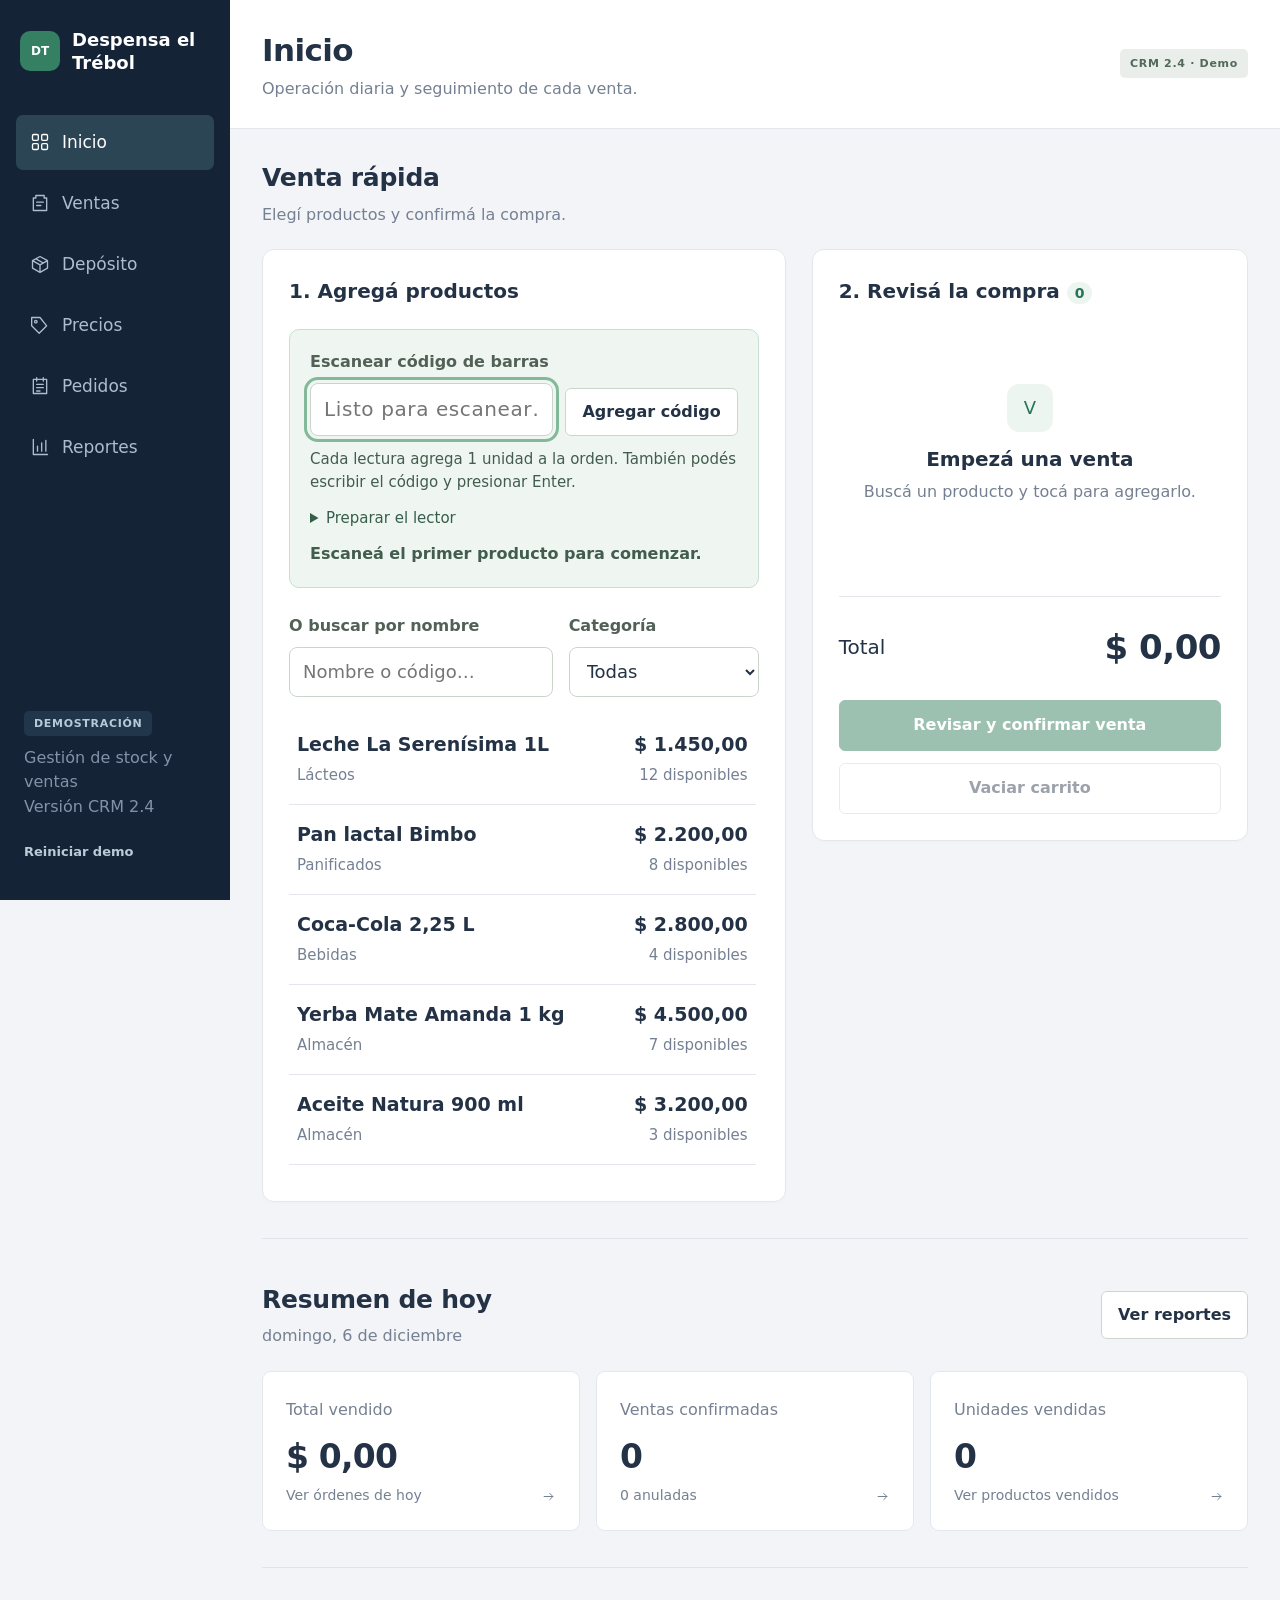
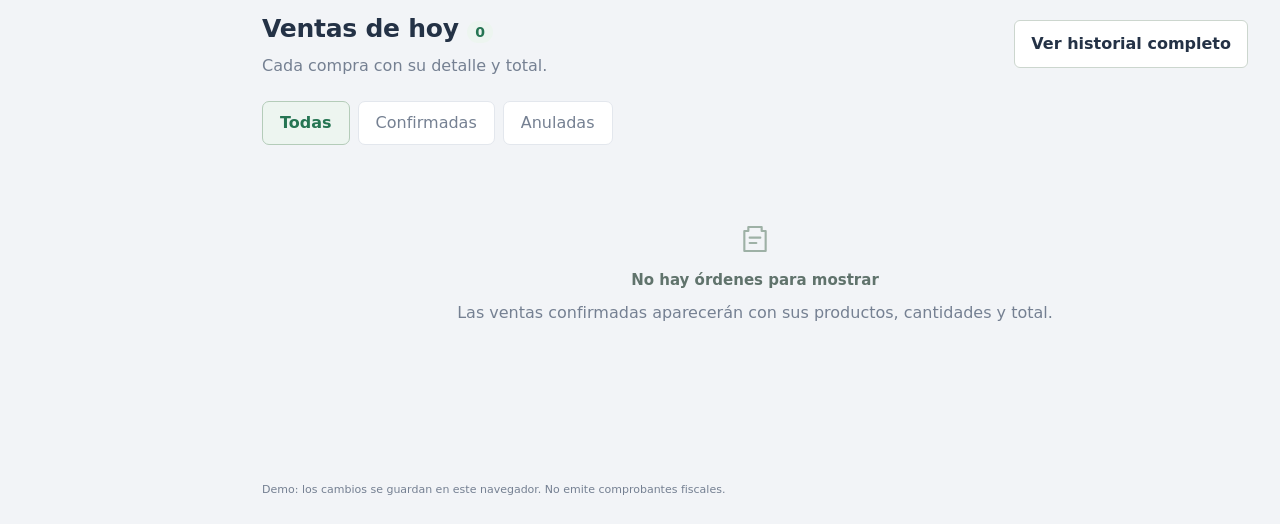
==== Trebol-CRM-2.4/index.html @ 98236db8 "Add files via upload" ====
<!DOCTYPE html>
<html lang="es-AR"><head><meta charset="utf-8"><meta name="viewport" content="width=device-width,initial-scale=1"><meta name="theme-color" content="#1F7A4C"><title>Despensa el Trébol | Stock y ventas</title><link rel="stylesheet" href="styles.css?v=crm24"></head>
<body><div class="shell"><aside class="sidebar"><div class="brand"><span class="brand-mark">DT</span><span class="brand-name">Despensa el Trébol</span></div><nav id="desktop-nav" class="side-nav" aria-label="Navegación"></nav><div class="sidebar-foot"><span class="demo-tag">DEMOSTRACIÓN</span><p>Gestión de stock y ventas<br>Versión CRM 2.4</p><button class="text-btn" data-action="reset">Reiniciar demo</button></div></aside><div class="main-wrap"><header class="topbar"><div><p class="topbar-brand">Despensa el Trébol</p><h1 id="page-title">Inicio</h1><p id="page-subtitle" class="muted"></p></div><span class="demo-tag">CRM 2.4 · Demo</span></header><main id="app" class="app"></main><footer class="app-note">Demo: los cambios se guardan en este navegador. No emite comprobantes fiscales.</footer></div><nav id="mobile-nav" class="bottom-nav" aria-label="Navegación móvil"></nav></div><dialog id="modal" aria-labelledby="modal-title"></dialog><div id="toast" class="toast" role="status" aria-live="polite" hidden></div><script src="core.js?v=crm24"></script><script src="purchase-pdf.js?v=crm24"></script><script src="app.js?v=crm24"></script></body></html>
---- Trebol-CRM-2.4/styles.css ----
:root{--bg:#f5f6f3;--surface:#fff;--text:#202d28;--muted:#65716a;--green:#216748;--soft:#eaf3ec;--border:#dfe5df;--red:#a53932;--amber:#8b5918;font-family:Inter,system-ui,-apple-system,"Segoe UI",sans-serif;color:var(--text);background:var(--bg);font-synthesis:none}
*{box-sizing:border-box}body{margin:0;font-size:14px;line-height:1.5}button,input,select{font:inherit}button{cursor:pointer}button:disabled{opacity:.45;cursor:not-allowed}input,select{max-width:100%;min-width:0}button:focus-visible,input:focus-visible,select:focus-visible,summary:focus-visible{outline:3px solid #83b899;outline-offset:3px}input:not([type=checkbox]),select{width:100%;min-height:44px;border:1px solid #cbd5cc;border-radius:8px;background:white;color:var(--text);padding:9px 12px}input[type=checkbox]{width:19px;height:19px;accent-color:var(--green);flex-shrink:0}h1,h2,h3,p{margin-top:0}h1{font-size:29px;letter-spacing:-.8px;margin-bottom:2px}h2{font-size:18px;letter-spacing:-.25px;margin-bottom:14px}h3{font-size:16px;margin-bottom:4px}small{display:block;color:var(--muted);font-size:12px}strong{font-weight:650}p{margin-bottom:12px}.muted{color:var(--muted);font-size:13px;margin-bottom:0}.shell{display:flex;min-height:100vh}.sidebar{width:222px;flex-shrink:0;background:white;border-right:1px solid var(--border);height:100vh;position:sticky;top:0;padding:30px 16px;display:flex;flex-direction:column}.brand{display:flex;gap:12px;align-items:center;margin:0 4px 38px}.brand-mark{width:37px;height:37px;flex-shrink:0;border-radius:10px;background:var(--green);color:white;display:grid;place-items:center;font-size:12px;font-weight:700}.brand-name{font-size:15px;font-weight:650;line-height:1.3}.side-nav{display:grid;gap:8px}.nav-item{display:flex;align-items:center;gap:12px;width:100%;padding:12px;border:0;border-radius:8px;background:none;color:#5c6860;font-weight:600;min-height:48px;text-align:left}.nav-item:hover{background:var(--bg)}.nav-item.is-active{background:var(--soft);color:var(--green)}.nav-icon{height:24px;width:24px;border:1px solid #c9d6cb;border-radius:6px;display:grid;place-items:center;font-size:12px}.is-active .nav-icon{background:var(--green);color:white;border-color:var(--green)}.sidebar-foot{margin-top:auto;padding:24px 8px 0;color:var(--muted);font-size:12px}.sidebar-foot p{margin-top:12px}.demo-tag{font-size:10px;font-weight:650;letter-spacing:.7px;background:#e9eeea;color:#52695a;padding:6px 10px;border-radius:5px;white-space:nowrap}.main-wrap{flex:1;min-width:0;max-width:1700px}.topbar{display:flex;justify-content:space-between;align-items:center;padding:28px 32px 22px;gap:12px}.topbar-brand{display:none}.app{padding:0 32px 24px}.app-note{padding:10px 32px 26px;color:var(--muted);font-size:12px}.bottom-nav{display:none}.panel{background:white;border:1px solid var(--border);border-radius:12px;padding:22px;min-width:0}.spaced{margin-top:22px}.section-head{display:flex;align-items:center;justify-content:space-between;gap:16px;margin-bottom:18px}.section-head h2{margin-bottom:2px}.section-head .button{flex-shrink:0}.stats{display:grid;grid-template-columns:repeat(auto-fit,minmax(150px,1fr));gap:14px;margin:0 0 22px}.stat{background:white;border:1px solid var(--border);border-radius:10px;padding:18px}.stat>span{font-size:12px;color:var(--muted)}.stat>strong{display:block;font-size:26px;letter-spacing:-.7px;margin:7px 0 3px;font-variant-numeric:tabular-nums}.stat small{font-size:11px}.button{display:inline-flex;align-items:center;justify-content:center;gap:6px;min-height:42px;padding:9px 14px;border:1px solid #ccd6ce;border-radius:7px;background:white;color:var(--text);font-size:13px;font-weight:600;line-height:1.4}.button:hover:not(:disabled){background:var(--soft);border-color:#98b9a2}.primary{background:var(--green);border-color:var(--green);color:white}.primary:hover:not(:disabled){background:#185037;color:white}.danger{background:var(--red);color:white;border-color:var(--red)}.text-btn{border:0;background:none;color:var(--green);font-weight:600;padding:8px 0;min-height:40px}.field{display:flex;flex-direction:column;gap:6px;color:#526156;font-size:12px;font-weight:550;margin-bottom:14px;min-width:0}.field input,.field select{font-size:14px;font-weight:400}.toolbar{display:flex;gap:14px;align-items:flex-end;flex-wrap:wrap}.grow{flex:1;min-width:0}.compact{min-width:160px}.chips{display:flex;gap:8px;flex-wrap:wrap;margin:4px 0 16px}.chip{border:1px solid var(--border);border-radius:7px;background:white;padding:8px 14px;color:var(--muted);font-size:13px;min-height:40px}.chip.active{color:var(--green);border-color:#b4ccb9;background:var(--soft);font-weight:600}.pos-layout{display:grid;grid-template-columns:minmax(0,1.35fr) minmax(300px,1fr);gap:22px;align-items:start}.sale-products{max-height:430px;overflow:auto;padding-right:3px}.sale-product{display:flex;justify-content:space-between;align-items:center;width:100%;background:white;border:0;border-bottom:1px solid var(--border);padding:14px 6px;gap:16px;text-align:left;min-height:70px;color:var(--text)}.sale-product:hover{background:var(--soft)}.sale-product strong{font-size:14px}.sale-product small{margin-top:3px}.align-right{text-align:right;flex-shrink:0}.basket>.button{width:100%;margin-top:9px}.basket h2{display:flex;align-items:center;gap:9px}.count{font-size:12px;background:var(--soft);color:var(--green);border-radius:30px;padding:3px 8px}.empty{padding:24px 12px;text-align:center;color:var(--muted);margin:0;font-size:13px}.cart-placeholder{padding:45px 12px;min-height:210px}.cart-placeholder strong{display:block;color:var(--text);margin-top:12px}.cart-placeholder p{margin:5px 0 0}.empty-mark{background:var(--soft);border-radius:12px;color:var(--green);font-size:18px;padding:10px 17px;display:inline-block}.basket-total{display:flex;justify-content:space-between;align-items:center;padding:20px 0 10px;border-top:1px solid var(--border);margin-top:12px}.basket-total strong{font-size:27px;letter-spacing:-.5px}.basket-line{display:grid;grid-template-columns:1fr auto;gap:8px;border-bottom:1px solid var(--border);padding:12px 0}.basket-line small{margin-top:3px}.quantity{display:flex;align-items:center;gap:15px;grid-column:1/-1}.quantity .button{min-width:38px;padding:3px 10px;font-size:18px;min-height:36px}.basket #cart-lines{max-height:420px;overflow:auto}.price-toolbar{display:flex;gap:9px;align-items:center;background:var(--soft);padding:12px;border-radius:8px;margin:0 0 18px;flex-wrap:wrap}.price-toolbar strong{font-size:12px;margin-right:auto}.table-wrap{overflow:auto;max-width:100%}table{border-collapse:collapse;width:100%;text-align:left;font-size:13px}th{font-size:11px;text-transform:uppercase;letter-spacing:.5px;color:var(--muted);font-weight:600;background:#f6f8f5;white-space:nowrap}th,td{padding:13px 12px;border-bottom:1px solid var(--border)}td small{margin-top:3px}td strong{display:block;min-width:140px}.inline-price{display:flex;align-items:center;gap:7px;min-width:225px}.inline-price input{width:115px}.row-actions{display:flex;gap:8px;flex-wrap:wrap}.pill{display:inline-block;font-size:11px;font-weight:600;border-radius:5px;padding:4px 8px;white-space:nowrap}.green{background:var(--soft);color:var(--green)}.amber{background:#faf0df;color:var(--amber)}.red{background:#faeae8;color:var(--red)}.danger-text{color:var(--red)!important}.simple-row{display:flex;justify-content:space-between;gap:14px;align-items:center;padding:12px 0;border-bottom:1px solid var(--border)}.simple-row:last-child{border:0}.simple-row>span:last-child{flex-shrink:0}.simple-row strong{font-size:13px}.sale-record{border-bottom:1px solid var(--border)}.sale-record>summary{display:flex;justify-content:space-between;gap:16px;align-items:center;cursor:pointer;padding:15px 4px;list-style:none}.sale-record>summary:before{content:'›';color:var(--muted);font-size:22px}.sale-record[open]>summary:before{content:'⌄'}.sale-record>summary>span:first-of-type{margin-right:auto}.sale-amount{display:flex;align-items:center;gap:20px}.sale-detail{background:#f7f9f6;border-radius:8px;padding:8px 18px 16px;margin-bottom:12px}.sale-detail>.button{margin-top:12px;color:var(--red)}.report-grid{display:grid;grid-template-columns:1.5fr 1fr;gap:22px}.report-grid .panel{margin-top:0}.report-grid+.panel .stats{margin-top:20px}.ranking-row{display:flex;gap:14px;align-items:center;margin:12px 0 18px}.rank{font-size:12px;color:var(--muted)}.ranking-row .simple-row{padding:4px 0 8px;border:0;flex-wrap:wrap}.bar{height:5px;border-radius:8px;background:#edf1eb;overflow:hidden}.bar span{display:block;background:#75a584;height:100%;border-radius:8px}.movement-table{max-height:320px}.movement-table th{position:sticky;top:0}.replenishment-grid{display:grid;grid-template-columns:repeat(2,minmax(0,1fr));gap:18px;margin-top:22px}.replenish .section-head{align-items:flex-start}.restock-numbers{display:grid;grid-template-columns:repeat(4,1fr);gap:8px;margin:17px 0}.restock-numbers>div{padding:10px 7px;background:#f5f7f3;border-radius:7px}.restock-numbers strong{display:block;font-size:23px}.restock-numbers small{font-size:10px}.restock-numbers .suggestion{background:var(--soft);color:var(--green)}.replenish .row-actions{margin-top:20px}.model-help{background:#f5f8f3;border-radius:8px;padding:13px 16px;margin:14px 0;color:#536359;font-size:13px}.model-help summary{cursor:pointer;font-weight:600}.model-help p{margin:12px 0 0}.model-help .form-grid{margin-top:18px}.notice{background:#f0f4ed;color:#4b614e;border-radius:8px;padding:13px 15px;font-size:13px;margin:15px 0}.check-label{display:flex;align-items:flex-start;gap:10px;font-size:13px;margin:20px 0}.form-grid{display:grid;grid-template-columns:repeat(2,minmax(0,1fr));gap:0 18px}dialog{border:1px solid var(--border);border-radius:15px;padding:25px;width:min(680px,calc(100% - 32px));max-height:90dvh;color:var(--text);box-shadow:0 25px 90px #152b2933}dialog::backdrop{background:#152a235c;backdrop-filter:blur(3px)}.modal-heading{display:flex;align-items:center;justify-content:space-between;gap:14px}.modal-heading h2{font-size:22px;margin:0}.modal-heading{margin-bottom:18px}.modal-actions{display:flex;justify-content:flex-end;gap:10px;padding-top:15px;border-top:1px solid var(--border);margin-top:20px}#modal-error{color:var(--red);font-size:13px}.preview{max-height:300px;overflow:auto}.toast{position:fixed;bottom:25px;left:50%;transform:translateX(-50%);z-index:999;background:#203e2d;color:white;border-radius:10px;padding:14px 20px;font-size:14px;box-shadow:0 8px 30px #0002;max-width:calc(100% - 30px);width:max-content}.sr-only{position:absolute;width:1px;height:1px;overflow:hidden;clip:rect(0,0,0,0);white-space:nowrap}
@media(min-width:1500px){.main-wrap{margin:0 auto}.app{padding:0 40px 24px}.topbar{padding:30px 40px 22px}}
@media(max-width:1100px){.sidebar{width:185px;padding:25px 10px}.app{padding:0 20px 24px}.topbar{padding:24px 20px 20px}.pos-layout{grid-template-columns:minmax(0,1fr) minmax(280px,.85fr);gap:15px}.panel{padding:17px}.replenishment-grid{grid-template-columns:1fr}.stats{gap:10px}.stat{padding:14px}.stat>strong{font-size:23px}.report-grid{grid-template-columns:1fr}}
@media(max-width:767px){.sidebar{display:none}.main-wrap{padding-bottom:76px}.topbar{padding:20px 16px 16px;align-items:flex-start}.topbar-brand{display:block;font-size:12px;color:var(--green);font-weight:600;margin-bottom:8px}.topbar>.demo-tag{font-size:8px;white-space:normal;text-align:center;max-width:94px;margin-top:3px}h1{font-size:25px}.app{padding:0 14px 20px}.app-note{padding:10px 16px 20px}.bottom-nav{position:fixed;bottom:0;left:0;right:0;display:flex;background:white;border-top:1px solid var(--border);padding:7px 5px max(7px,env(safe-area-inset-bottom));z-index:20}.bottom-nav .nav-item{flex:1;flex-direction:column;gap:4px;text-align:center;font-size:10px;padding:6px 0;min-width:0}.bottom-nav .nav-icon{width:22px;height:22px;font-size:10px}.pos-layout{grid-template-columns:1fr}.stats{grid-template-columns:repeat(2,minmax(0,1fr));gap:9px}.stats>.stat:last-child:nth-child(odd){grid-column:1/-1}.stat>strong{font-size:24px}.panel{padding:16px;border-radius:10px}.sale-products{max-height:300px}.basket{position:static}.section-head{align-items:flex-start;flex-wrap:wrap;gap:12px}.section-head h2{font-size:17px}.section-head .button{min-height:38px}.sale-amount{flex-direction:column;gap:3px;align-items:flex-end}.sale-record>summary{gap:10px}.sale-record strong{font-size:12px}.toolbar{align-items:stretch;gap:6px}.toolbar .field{width:100%;flex:auto}.price-toolbar{gap:8px}.price-toolbar strong{width:100%}.price-toolbar .button{flex:1;font-size:12px;padding:8px;min-width:115px}.replenishment-grid{grid-template-columns:1fr}.form-grid{grid-template-columns:1fr}.modal-heading h2{font-size:20px}.modal-actions{flex-wrap:wrap}.modal-actions .button{flex:1}.toast{bottom:90px;font-size:13px}.simple-row{flex-wrap:wrap}.preview .simple-row>span:last-child{flex-shrink:1}.chips{gap:6px}.chip{padding:7px 11px;font-size:12px}.cart-placeholder{min-height:160px;padding:25px 12px}}
@media(prefers-reduced-motion:reduce){*{scroll-behavior:auto!important}}
.product-name,.sale-product>span:first-child,.replenish h3,.sale-detail,.notice,td,.brand-name{overflow-wrap:anywhere}
@media(max-width:420px){.sale-product{gap:8px}.sale-product strong{font-size:13px}.restock-numbers{gap:5px}.restock-numbers>div{padding:9px 5px}.restock-numbers strong{font-size:20px}}

/* CRM 2.0 — navigation, orders, pricing workspace */
:root{--bg:#f2f4f7;--text:#243246;--muted:#758092;--green:#267553;--soft:#edf5f0;--border:#e3e7ed}
body{font-size:13px}
.sidebar{width:228px;background:#152337;border:0;color:#c7d0dc;padding:28px 16px}
.brand{margin-bottom:40px}.brand-name{color:white;font-weight:600}.brand-mark{background:#357f63;width:40px;height:40px}
.side-nav{gap:6px}.nav-item{color:#aebccd;padding:12px 14px;min-height:49px;font-size:13px;font-weight:500;border-radius:7px}
.nav-item:hover{background:#20334a}.nav-item.is-active{background:#2c4554;color:white}
.nav-icon{border:0;background:transparent!important;color:inherit!important;width:20px;height:20px}
svg{width:18px;height:18px;vertical-align:middle;flex-shrink:0}
.nav-icon svg{width:20px;height:20px}.sidebar-foot{color:#8293a8}.sidebar-foot .demo-tag{background:#21364b;color:#b5cbd7}.sidebar-foot .text-btn{color:#bdcbd9}
.topbar{background:white;border-bottom:1px solid var(--border);padding:23px 30px;margin-bottom:25px}
.topbar h1{font-size:25px;letter-spacing:-.6px;font-weight:650}.topbar .muted{font-size:12px;margin-top:3px}
.app{padding:0 28px 28px}.app-note{font-size:11px}.panel{box-shadow:0 2px 3px #25344803;border-radius:10px;padding:22px}
.workspace-heading{display:flex;align-items:center;justify-content:space-between;gap:18px;margin-bottom:24px}
.eyebrow{font-size:9px;letter-spacing:1.3px;color:#8894a4;font-weight:700;display:block;margin-bottom:7px}
.date-label{font-size:17px;letter-spacing:-.3px;font-weight:600;margin:0;text-transform:capitalize}
.workspace-heading .button{min-height:42px;padding:10px 16px}.button{font-size:12px;font-weight:600;gap:8px;border-radius:6px}.button svg{width:15px;height:15px}
.stats{grid-template-columns:repeat(4,minmax(0,1fr));gap:16px;margin-bottom:24px}.stat{padding:18px 20px;border-radius:9px;min-height:120px}
.stat-link{text-align:left;font:inherit;color:var(--text);cursor:pointer}.stat-link:hover{border-color:#91b5a0;box-shadow:0 3px 14px #263b4b0c}
.stat>span{font-size:11px;font-weight:500}.stat>strong{font-size:27px;font-weight:650;letter-spacing:-.8px;margin-top:9px}.stat small{font-size:10px;display:flex;align-items:center;justify-content:space-between;gap:6px}.stat small svg{width:13px;height:13px}
.dashboard-grid{display:grid;grid-template-columns:minmax(0,1fr) 270px;gap:22px;align-items:start}.dashboard-aside{display:grid;gap:20px}.dashboard-aside .panel{padding:20px}.dashboard-aside h2{font-size:15px}.dashboard-aside .simple-row strong{font-size:13px}.aside-total{display:flex;flex-direction:column;gap:4px;padding-top:16px;margin-top:10px;border-top:1px solid var(--border)}.aside-total span{font-size:11px;color:var(--muted)}.aside-total strong{font-size:24px}
.shortcut-panel{background:#eaf2ed;border-color:#dce9e0}.shortcut-panel p{color:#6e8275;font-size:12px}.shortcut-panel .button{width:100%}
.dashboard-aside .ranking-row .simple-row{gap:3px}.dashboard-aside .ranking-row{gap:10px}.dashboard-aside .ranking-row .simple-row strong{font-size:11px}.dashboard-aside .ranking-row .simple-row span{font-size:10px;color:var(--muted)}
.order-grid{display:grid;grid-template-columns:repeat(3,minmax(0,1fr));gap:18px}.home-orders{grid-template-columns:repeat(2,minmax(0,1fr))}
.order-card{background:white;border:1px solid #dfe5eb;border-radius:10px;padding:18px;display:flex;flex-direction:column;min-width:0;box-shadow:0 3px 7px #162b3b03}
.order-card-head{display:flex;justify-content:space-between;align-items:center;gap:10px;margin-bottom:10px}.order-caption{font-size:8px;letter-spacing:1.1px;color:#95a0ad;font-weight:600}
.order-card h3{font-size:17px;letter-spacing:-.2px;margin:2px 0 0;font-weight:650}.order-meta{display:flex;justify-content:space-between;gap:8px;color:var(--muted);font-size:10px;border-bottom:1px solid #eef1f4;padding-bottom:12px}
.order-customer{font-size:11px;color:#8993a0;margin:10px 0}.order-items{flex:1;padding:4px 0}.order-item{display:grid;grid-template-columns:26px minmax(0,1fr) auto;gap:9px;align-items:start;margin-bottom:14px;font-size:11px}
.unit-box{font-size:10px;font-weight:600;background:#f0f3f6;color:#627087;border-radius:5px;text-align:center;padding:4px 0}.order-item strong{font-size:11px;font-weight:600;line-height:1.4;display:block;overflow-wrap:anywhere}.order-item small{font-size:9px;margin-top:3px}.order-item>span:last-child{font-weight:600;font-size:11px;padding-top:3px;font-variant-numeric:tabular-nums}
.order-total{display:flex;justify-content:space-between;align-items:end;gap:10px;border-top:1px solid #edf0f3;padding:13px 0 15px}.order-total>small{font-size:9px;max-width:45%}.order-total>div{text-align:right}.order-total div small{font-size:9px}.order-total strong{display:block;font-size:21px;letter-spacing:-.5px;margin-top:3px}
.order-card footer{display:flex;gap:8px;align-items:center;justify-content:space-between}.order-card footer .button{min-height:34px;padding:6px 9px;font-size:10px}.order-card footer .button:first-child{background:#f8f9fb;flex:1}.order-card footer .button:last-child:not(:first-child){color:#9c5954;border-color:#eddcda}.order-card.is-cancelled{border-color:#eddbd9;background:#fffcfc}.order-card.is-cancelled .order-total strong{text-decoration:line-through;color:#9c6c66}.orders-empty{grid-column:1/-1;padding:60px 20px}.orders-empty>svg{width:32px;height:32px;color:#9eb1a6;display:block;margin:0 auto 14px}.orders-empty>strong{display:block;font-size:15px;color:#60736c}.orders-empty>p{margin-top:8px}
.section-head h2{font-size:17px}.section-head .eyebrow{margin-bottom:4px}.chips{margin-bottom:18px}.chip{min-height:34px;font-size:11px;padding:7px 13px}.pill{font-size:9px;padding:4px 7px;font-weight:600}
.composer{background:#e8edf0;border:1px solid #dce3e7;border-radius:12px;padding:20px;margin-bottom:26px}.composer>.section-head{margin-bottom:15px}.composer .sale-products{max-height:330px}.composer .cart-placeholder{min-height:195px;padding:32px 12px}
.orders-filters .field{margin-bottom:0}.list-summary{display:flex;justify-content:space-between;align-items:center;margin:22px 0 15px;font-size:12px;color:#7a8797}.list-summary strong{color:#34495b}.pagination{display:flex;justify-content:center;align-items:center;gap:20px;margin-top:24px;font-size:12px;color:var(--muted)}
.price-modes{display:grid;grid-template-columns:repeat(4,minmax(0,1fr));gap:14px;margin-bottom:24px}.price-mode{background:white;text-align:left;padding:18px;border:1px solid var(--border);border-radius:10px;min-width:0;color:var(--text);transition:border-color .15s}
.price-mode:hover:not(:disabled){border-color:#7ca48f}.price-mode.active{border-color:#6b9d81;background:#f4f9f5}.price-mode:disabled{opacity:.65}
.mode-index{display:block;font-size:11px;color:#90a19c;letter-spacing:.5px;margin-bottom:14px}.price-mode strong{font-size:15px;display:block;font-weight:650}.price-mode p{font-size:11px;line-height:1.6;color:var(--muted);min-height:36px;margin:7px 0 15px}.price-mode>span:last-child{font-size:11px;color:var(--green);font-weight:600;display:flex;align-items:center;justify-content:space-between}.price-mode svg{width:14px;height:14px}
.version-label{font-size:10px;letter-spacing:.2px;color:#849285;background:#e6eee7;padding:6px 10px;border-radius:5px}
.catalog-table{margin-left:-22px;margin-right:-22px;max-width:calc(100% + 44px)}.catalog-table th{font-size:9px;background:#f7f9fb;color:#8390a2;padding-top:14px;padding-bottom:14px}.catalog-table td{font-size:11px;padding-top:17px;padding-bottom:17px}.catalog-table td small{font-size:10px;margin-top:4px}.catalog-table .selected-row{background:#f4f9f5}
.product-link{font:inherit;font-size:12px;font-weight:600;text-align:left;color:#30445b;background:none;border:0;padding:0;min-height:25px;min-width:150px}.product-link:hover{color:var(--green);text-decoration:underline}
.inline-price{min-width:208px;max-width:240px;background:#f5f8f5;padding:4px 5px 4px 8px;border:1px solid #dae6db;border-radius:7px;gap:4px}.inline-price input{width:100px;min-height:34px;border-color:transparent;background:white;padding:6px 8px;font-weight:600;font-size:13px}.save-price{background:#e4efe5;color:#34724b;border-color:#c6dccb;min-height:34px;padding:6px 10px;font-size:10px}.inline-price:focus-within{border-color:#6caa80;box-shadow:0 0 0 2px #dcecdf}
.selection-strip{display:flex;align-items:center;gap:12px;padding:12px 0 17px;font-size:11px;flex-wrap:wrap}.selection-strip strong{color:#466455}.selection-strip>span{color:var(--muted);font-size:10px;margin-right:auto}.table-caption{font-size:10px;color:#8591a2;padding-top:16px}.price-toolbar{background:#f2f6f3}.price-toolbar .button{font-size:11px}.price-list .field{font-size:11px}.price-list .toolbar{gap:18px}
.scope-options{display:grid;grid-template-columns:repeat(2,minmax(0,1fr));gap:10px;margin:20px 0}.scope-choice{border:1px solid var(--border);padding:12px 10px;display:flex;align-items:center;gap:8px;border-radius:7px;font-size:12px;cursor:pointer}.scope-choice:has(input:checked){border-color:#73a085;background:#f0f7f2}.scope-choice input{accent-color:var(--green)}
.group-picker{padding:14px;border-radius:8px;background:#f6f8fa;margin-bottom:20px}.group-picker>strong{font-size:12px}.group-checks{display:grid;grid-template-columns:repeat(2,minmax(0,1fr));gap:10px;margin-top:14px;max-height:190px;overflow:auto}.group-checks label{display:flex;align-items:center;gap:7px;font-size:12px;flex-wrap:wrap}.group-checks label small{font-size:9px}
.bulk-summary{display:flex;align-items:center;justify-content:space-between;background:#edf5ef;border-radius:7px;padding:12px 14px;font-size:12px;margin:15px 0}.price-new{color:var(--green);font-weight:700}
dialog{padding:28px;max-width:760px}dialog.drawer{margin:0 0 0 auto;height:100dvh;max-height:100dvh;width:min(750px,100vw);max-width:none;border-radius:0;padding:32px;border:0;box-shadow:-15px 0 80px #132c3c25}.drawer .modal-heading{align-items:flex-start}.drawer .modal-heading h2{font-size:23px;max-width:520px}.drawer .detail-grid{display:grid;grid-template-columns:repeat(2,minmax(0,1fr));gap:20px;background:#f6f8fa;border:1px solid #edf0f4;padding:20px;border-radius:9px;margin:22px 0}.detail-grid strong{font-size:13px;display:block;margin-top:5px}.drawer .stats{grid-template-columns:repeat(3,minmax(0,1fr));margin-top:20px}.drawer .stat{min-height:100px;padding:15px}.drawer .stat>strong{font-size:21px}.drawer h3{font-size:14px}.drawer table{font-size:12px}.drawer th{font-size:10px}
.timeline{border-left:2px solid #d2e1d7;margin:18px 0 24px 4px;padding-left:20px}.timeline>div{position:relative;margin-bottom:20px}.timeline>div:before{content:'';position:absolute;left:-25px;top:6px;width:8px;height:8px;border-radius:50%;background:#5e9874}.timeline strong{font-size:12px}.timeline small{font-size:11px;margin-top:4px}.timeline p{font-size:12px;margin:8px 0}
@media(min-width:1600px){.dashboard-grid{grid-template-columns:minmax(0,1fr) 295px}.home-orders{grid-template-columns:repeat(3,minmax(0,1fr))}}
@media(max-width:1200px){.dashboard-grid{grid-template-columns:1fr}.dashboard-aside{grid-template-columns:repeat(3,minmax(0,1fr))}.order-grid{grid-template-columns:repeat(2,minmax(0,1fr))}.price-modes{grid-template-columns:repeat(2,minmax(0,1fr))}.sidebar{width:195px}.app{padding:0 22px 24px}.stats{gap:12px}.stat{padding:16px}.stat>strong{font-size:25px}}
@media(max-width:850px){.stats{grid-template-columns:repeat(2,minmax(0,1fr))}.dashboard-aside{grid-template-columns:1fr 1fr}.dashboard-aside .shortcut-panel{grid-column:1/-1}.home-orders{grid-template-columns:1fr}.workspace-heading{align-items:flex-start;flex-wrap:wrap}.pos-layout{grid-template-columns:1fr}}
@media(max-width:767px){.topbar{padding:19px 16px;margin-bottom:20px}.app{padding:0 14px 24px}.topbar h1{font-size:23px}.topbar .muted{font-size:11px}.topbar>.demo-tag{max-width:80px;font-size:8px}.workspace-heading{margin-bottom:18px;gap:12px}.workspace-heading .row-actions{width:100%}.workspace-heading .button{flex:1;font-size:11px;padding:8px 10px}.date-label{font-size:15px}.stats{gap:10px}.stats>.stat:last-child:nth-child(odd){grid-column:auto}.stat{min-height:110px;padding:13px}.stat>strong{font-size:25px}.stat small{font-size:9px}.stat small svg{display:none}.stat>span{font-size:10px}.panel{padding:17px}.dashboard-grid{gap:18px}.order-grid,.home-orders{grid-template-columns:1fr;gap:14px}.dashboard-aside{grid-template-columns:1fr}.dashboard-aside .shortcut-panel{grid-column:auto}.order-card{padding:17px}.order-item{font-size:12px}.order-item strong{font-size:12px}.order-item small{font-size:10px}.order-total strong{font-size:23px}.order-meta{font-size:11px}.order-card footer .button{min-height:38px;font-size:11px}.bottom-nav .nav-item{font-size:9px;color:#809083;gap:5px;min-height:52px}.bottom-nav .nav-item.is-active{background:#eef5ee;color:var(--green)}.bottom-nav .nav-icon{height:21px;width:21px}.price-modes{gap:9px}.price-mode{padding:14px}.price-mode strong{font-size:13px}.price-mode p{font-size:10px;min-height:47px}.mode-index{margin-bottom:9px}.price-mode>span:last-child{font-size:10px}.selection-strip .button{flex:1;font-size:10px}.selection-strip>span{width:100%}.catalog-table{margin:0 -17px;max-width:calc(100% + 34px)}.catalog-table td{padding:12px 10px}.scope-options{gap:7px}.scope-choice{padding:10px 8px;font-size:11px}.group-checks{grid-template-columns:1fr}.composer{padding:13px}.orders-filters .toolbar{gap:12px}.list-summary{flex-wrap:wrap;gap:8px}.drawer .stats{grid-template-columns:1fr;gap:8px}.drawer .stat{min-height:80px}.drawer .detail-grid{padding:15px;gap:16px}.drawer .detail-grid strong{font-size:12px}dialog.drawer{padding:20px}dialog{padding:20px}.drawer .modal-heading h2{font-size:21px}.drawer .stats .stat>strong{font-size:24px}.preview td{font-size:11px;padding:10px 7px}}
@media print{body>.shell,body>#toast{display:none!important}dialog.drawer{position:static;width:100%;height:auto;max-height:none;display:block!important;box-shadow:none;padding:15px}.drawer::backdrop{display:none}.drawer .button{display:none}.drawer .table-wrap{overflow:visible}.drawer{color:#000}.detail-sheet:after{content:'Detalle de operación · DEMO · No válido como comprobante fiscal';display:block;font-size:11px;border-top:1px solid #ccc;margin-top:20px;padding-top:10px}body{background:white}}

/* CRM 2.1 — comfortable type, clear tasks, low-density forms */
body{font-size:16px;line-height:1.55}
h1{font-size:30px}h2{font-size:23px}h3{font-size:20px}
p{font-size:16px}small,.muted{font-size:14px}
.button{min-height:46px;font-size:15px;padding:10px 16px;font-weight:600}
.chip{min-height:44px;font-size:15px;padding:9px 17px}
input:not([type=checkbox]),select{min-height:48px;font-size:16px;padding:10px 13px}
.field{font-size:15px;gap:8px;margin-bottom:18px}.field input,.field select{font-size:17px}
.sidebar{width:230px}.brand-name{font-size:17px}.nav-item{min-height:55px;font-size:16px;padding:13px 14px}
.sidebar-foot{font-size:13px}.demo-tag{font-size:11px}
.topbar{padding:26px 32px;margin-bottom:30px}.topbar h1{font-size:29px}.topbar .muted{font-size:15px}
.app{padding:0 32px 32px}.panel{padding:26px;border-radius:12px}
.workspace-heading{margin-bottom:24px}.workspace-heading h2{font-size:24px;margin:0 0 5px}.workspace-heading p{color:var(--muted);margin:0}
.workspace-heading .button{font-size:15px;min-height:46px}
.block-heading{display:flex;align-items:center;justify-content:space-between;gap:20px;margin-bottom:22px}
.block-heading h2,.block-heading h3{margin:0 0 5px}.block-heading p{margin:0;color:var(--muted);font-size:15px}
.home-block{margin-bottom:42px;padding-bottom:36px;border-bottom:1px solid #dce3ea}
.home-block:last-child{border:0;padding-bottom:0}
.home-block .pos-layout{grid-template-columns:minmax(0,1.2fr) minmax(330px,1fr);gap:26px;min-height:0}
.pos-layout .panel>h3{margin:0 0 22px;font-size:20px}
.pos-layout .toolbar{gap:16px}.pos-layout .compact{min-width:155px;width:190px}
.sale-products{max-height:460px}.sale-product{min-height:83px;padding:16px 8px;gap:20px}
.sale-product strong{font-size:17px;line-height:1.4;font-weight:600}.sale-product small{font-size:14px;margin-top:5px}
.basket-line{padding:16px 0;font-size:16px;gap:10px}.basket-line small{font-size:14px}
.quantity .button{min-height:42px;min-width:42px;font-size:22px}
.cart-placeholder{min-height:255px;padding:55px 15px}.cart-placeholder strong{font-size:20px}.cart-placeholder p{font-size:15px}
.basket-total{padding:24px 0 14px}.basket-total strong{font-size:31px}.basket-total span{font-size:18px}
.basket>.button{min-height:51px;font-size:16px;margin-top:12px}
.home-stats{grid-template-columns:repeat(3,minmax(0,1fr));margin-bottom:0}
.stat{padding:23px;min-height:135px}.stat>span{font-size:15px}.stat>strong{font-size:30px;margin-top:8px}.stat small{font-size:13px}.stat small svg{width:15px;height:15px}
.order-grid,.home-orders{grid-template-columns:repeat(2,minmax(0,1fr));gap:24px}.order-card{padding:24px}
.order-caption,.eyebrow{font-size:12px}.order-card h3{font-size:22px}.order-meta{font-size:14px;padding:12px 0 17px;flex-wrap:wrap}
.order-customer{font-size:14px;margin:14px 0}.order-item{grid-template-columns:35px minmax(0,1fr) auto;gap:12px;margin-bottom:18px}
.order-item strong{font-size:16px}.order-item small{font-size:13px}.order-item>span:last-child{font-size:15px}.unit-box{font-size:14px;padding:5px}
.order-total{padding:18px 0}.order-total strong{font-size:26px}.order-total>small,.order-total div small{font-size:13px}
.order-card footer{gap:12px}.order-card footer .button{font-size:14px;min-height:44px;padding:9px 12px}
.pill{font-size:13px;padding:5px 9px}.count{font-size:14px}
.section-tabs{display:flex;gap:12px;border-bottom:1px solid #d9e0e7;margin-bottom:26px;padding-bottom:16px}
.section-tabs .chip{font-size:17px;padding:12px 20px;border-radius:8px;font-weight:600}
.section-tabs .chip.active{background:#267553;color:white;border-color:#267553}
.catalog-controls .field{margin-bottom:14px}.catalog-controls .chips{margin-bottom:12px}
.category-block{background:white;border:1px solid var(--border);border-radius:12px;margin-top:28px;overflow:hidden}
.category-block>header{display:flex;align-items:center;justify-content:space-between;gap:18px;background:#eaf0f5;padding:21px 24px;border-bottom:1px solid #dce4eb}
.category-block>header h3{font-size:23px;margin:0 0 3px;font-weight:650}
.category-block>header span{font-size:14px;color:#63768a}
.category-block>header .check-label{font-size:14px;margin:0}
.category-block th{font-size:12px;text-transform:none;letter-spacing:0;padding:16px 18px}
.category-block td{font-size:16px;padding:20px 18px;vertical-align:middle}
.category-block td small{font-size:13px;margin-top:5px}
.category-block .product-link{font-size:17px;min-width:175px;max-width:320px;line-height:1.45}
.stock-available{font-size:22px;font-weight:650;white-space:nowrap}
.stock-entry{display:flex;gap:8px;align-items:center;min-width:215px}
.stock-entry input{width:115px;font-size:17px}.stock-entry .button{min-height:48px;font-size:15px}
.inline-price{min-width:245px;max-width:270px;gap:6px;padding:6px 8px}
.inline-price input{width:125px;min-height:42px;font-size:18px}
.inline-price .save-price{font-size:15px;min-height:42px;padding:9px 13px}
.selection-strip{font-size:15px;gap:12px;padding:10px 0 0;margin-top:8px}.selection-strip strong{margin-right:auto}
.price-list .field{font-size:15px}.table-caption{font-size:14px}
.audit-panel summary{font-size:18px;font-weight:600;cursor:pointer}
.form-section{padding:0 0 25px;margin-bottom:25px;border-bottom:1px solid #e4e9ed}
.form-section:last-child{border:0}.form-section h3{margin:0 0 18px;font-size:19px}
.form-section .field:last-child{margin-bottom:0}.form-grid{column-gap:22px}
.optional-field{font-size:14px;margin-top:10px;color:var(--muted)}.optional-field summary{cursor:pointer;padding:8px 0;font-size:14px}.optional-field[open]>.field{margin-top:15px}
.model-help{font-size:15px;padding:17px 20px}.model-help summary{font-size:16px}.model-help p{font-size:14px}
.quick-picks{display:flex;gap:10px;flex-wrap:wrap;margin:12px 0 18px}
.quick-picks .button{min-width:62px;font-size:16px;min-height:44px;background:#f4f8f5;border-color:#d2e1d6}
.product-focus{font-size:19px;font-weight:600}
.stock-preview{display:flex;align-items:center;justify-content:space-between;gap:18px;background:#edf5ef;border-radius:10px;padding:22px;margin:20px 0}
.stock-preview small{font-size:13px}.stock-preview strong{display:block;font-size:25px;color:var(--green);margin-top:6px}
.stock-preview>span{font-size:25px;color:#6d9c7e}.stock-preview>div:last-child{text-align:right}
.modal-heading h2{font-size:25px}.modal-actions .button{min-height:48px;font-size:16px}
dialog{width:min(780px,calc(100% - 32px));padding:30px}
.notice{font-size:15px;line-height:1.6}.check-label{font-size:15px}
.scope-choice{font-size:16px;padding:15px 12px}.group-picker>strong{font-size:16px}.group-checks label{font-size:15px}.group-checks label small{font-size:12px}
.bulk-summary{font-size:16px;padding:16px}.preview td{font-size:15px}.preview th{font-size:13px}
.simple-row{font-size:15px;gap:18px;padding:16px 0}.simple-row strong{font-size:16px}
.drawer .modal-heading h2{font-size:25px}.drawer h3{font-size:19px}.drawer table{font-size:15px}.drawer th{font-size:13px}
.drawer .detail-grid strong{font-size:16px}.detail-grid small{font-size:14px}.timeline strong{font-size:16px}.timeline small,.timeline p{font-size:14px}
.replenish h3{font-size:19px}.replenish small{font-size:14px}.restock-numbers small{font-size:13px}.restock-numbers strong{font-size:25px}
.report-grid{gap:26px}.report-grid h2{font-size:22px}.ranking-row .simple-row strong{font-size:15px}
#view-reports .panel{margin-bottom:25px}.orders-filters .field{font-size:15px}.list-summary{font-size:15px}.pagination{font-size:15px}
@media(max-width:1250px){.sidebar{width:205px}.app{padding:0 24px 28px}.category-block td{padding:18px 14px}.home-block .pos-layout{grid-template-columns:minmax(0,1.1fr) minmax(295px,1fr);gap:20px}.pos-layout .toolbar .compact{width:100%;min-width:0}.pos-layout .toolbar .grow{flex-basis:100%}.panel{padding:22px}}
@media(max-width:1000px){.home-block .pos-layout{grid-template-columns:1fr}.home-stats{grid-template-columns:repeat(3,minmax(0,1fr))}.order-grid,.home-orders{grid-template-columns:1fr}.home-block .sale-products{max-height:350px}.cart-placeholder{min-height:155px;padding:30px 14px}.stat{padding:16px}.stat>strong{font-size:25px}.stat>span{font-size:13px}.stat small{font-size:12px}}
@media(max-width:767px){body{font-size:16px}.topbar{padding:20px 16px}.topbar h1{font-size:27px}.topbar .muted{font-size:14px}.app{padding:0 14px 26px}.topbar>.demo-tag{font-size:10px;max-width:80px}.topbar-brand{font-size:14px}.panel{padding:19px}
 .home-block{margin-bottom:30px;padding-bottom:28px}.block-heading{flex-wrap:wrap;gap:14px;margin-bottom:18px}.block-heading h2{font-size:23px}.block-heading p{font-size:14px}.home-stats{grid-template-columns:1fr}.stat{min-height:105px;padding:18px}.stat>strong{font-size:29px}.stat>span{font-size:15px}.stat small{font-size:13px}.stats>.stat:last-child:nth-child(odd){grid-column:auto}
 .sale-product strong{font-size:16px}.sale-product small{font-size:13px}.sale-product{padding:15px 3px;gap:10px}.sale-product .align-right{max-width:40%}.basket-total strong{font-size:29px}
 .order-card{padding:20px}.order-item{grid-template-columns:30px minmax(0,1fr) auto;gap:8px}.order-item strong{font-size:15px}.order-item>span:last-child{font-size:14px}.order-item small{font-size:12px}.order-total strong{font-size:26px}.order-meta{font-size:13px}.order-card footer{gap:8px}.order-card footer .button{font-size:13px;padding:9px 10px}
 .section-tabs{gap:8px;flex-wrap:wrap}.section-tabs .chip{font-size:16px;padding:11px 16px}.selection-strip{gap:10px}.selection-strip .button{font-size:14px;flex:1}.selection-strip strong{width:100%;font-size:15px}
 .category-block>header{padding:18px;align-items:flex-start;flex-wrap:wrap}.category-block>header h3{font-size:22px}.category-block td,.category-block th{padding:15px 12px}.category-block .product-link{font-size:16px;min-width:165px}.category-block .table-wrap{overflow-x:auto}
 .form-grid{grid-template-columns:1fr}.form-section{padding-bottom:18px;margin-bottom:22px}.field{font-size:15px}dialog,dialog.drawer{padding:22px}.scope-options{grid-template-columns:1fr}.scope-choice{font-size:16px}.group-checks{grid-template-columns:1fr}.quick-picks{gap:8px}.stock-preview{padding:16px;gap:10px}.stock-preview strong{font-size:24px}.stock-preview small{font-size:12px}
 .bottom-nav .nav-item{font-size:11px;min-height:60px;gap:6px}.bottom-nav .nav-label{font-size:11px}.bottom-nav .nav-icon svg{width:23px;height:23px}.main-wrap{padding-bottom:86px}.toast{font-size:15px;bottom:95px}
}
.section-head h2{font-size:22px}.section-head .eyebrow{font-size:12px}
@media(max-width:767px){.section-head h2{font-size:21px}.section-head .button{font-size:14px;min-height:44px}}

/* CRM 2.2: lectura más cómoda y ajustes en ambas direcciones. */
body{font-size:18px;line-height:1.55}
.button,.workspace-heading .button,.order-card footer .button,.modal-actions .button{font-size:16px;min-height:48px}
.chip,.field,.price-list .field,.orders-filters .field,.check-label{font-size:16px}
input:not([type=checkbox]),select,.field input,.field select{font-size:18px;min-height:50px}
.nav-item{font-size:17px}.brand-name{font-size:18px}
.topbar h1{font-size:31px}.topbar .muted,.block-heading p,.notice,.list-summary,.table-caption{font-size:16px}
.workspace-heading h2,.block-heading h2,.section-head h2{font-size:25px}
.sale-product{min-height:90px}.sale-product strong{font-size:19px}.sale-product small,.basket-line small{font-size:15px}
.basket-line,.order-item strong,.order-item>span:last-child{font-size:17px}
.basket-total strong{font-size:34px}.basket-total span{font-size:20px}
.cart-placeholder p,.stat>span{font-size:16px}.stat>strong{font-size:33px}.stat small{font-size:14px}
.order-card h3{font-size:24px}.order-meta,.order-customer{font-size:15px}
.order-item small,.order-total small,.order-total div small{font-size:14px}.order-total strong{font-size:29px}
.category-block th,.category-block td small,.category-block>header span{font-size:15px}
.category-block td{font-size:17px}.category-block .product-link{font-size:18px}
.stock-available{font-size:25px}.stock-entry{min-width:300px;gap:8px}
.stock-entry input{width:105px;font-size:19px}.stock-entry .button{font-size:16px;padding:10px 13px;min-height:50px}
.stock-entry [data-action="stock-remove"]{color:#963c32;background:#fff6f4;border-color:#e4beb8}
.stock-entry [data-action="stock-remove"]:hover{background:#fbe9e6}
.inline-price{min-width:265px;max-width:295px}.inline-price input{font-size:20px;width:140px}
.inline-price .save-price{font-size:16px;min-height:46px}
.modal-heading h2,.drawer .modal-heading h2{font-size:27px}.product-focus{font-size:21px}
.stock-preview strong{font-size:29px}.stock-preview small{font-size:15px}
.stock-preview strong.danger-text{color:var(--danger,#a3362b)}
.bulk-summary,.scope-choice,.group-checks label{font-size:17px}.preview td,.simple-row,.drawer table{font-size:16px}
.preview th,.drawer th,.detail-grid small,.timeline small,.timeline p{font-size:15px}
.model-help,.model-help p,.optional-field summary{font-size:16px}
@media(max-width:767px){
 body{font-size:17px}.topbar h1{font-size:29px}.topbar .muted{font-size:15px}
 .sale-product strong{font-size:18px}.sale-product small{font-size:14px}
 .sale-product .align-right{max-width:46%}.basket-total strong{font-size:32px}
 .order-item{grid-template-columns:34px minmax(0,1fr) auto}.order-item strong,.order-item>span:last-child{font-size:16px}
 .order-card footer{flex-wrap:wrap}.order-card footer .button{flex:1;font-size:15px}
 .stat>strong{font-size:32px}.category-block .product-link{font-size:18px}
 .section-head{flex-wrap:wrap;gap:12px}.section-head .button,.selection-strip .button{font-size:16px}
 .bottom-nav .nav-label{font-size:12px}.stock-preview strong{font-size:27px}
}

/* CRM 2.3: resultados comerciales y carga continua. */
.sales-block{margin-bottom:36px}
.sales-block>.stats{grid-template-columns:repeat(4,minmax(0,1fr));gap:18px;margin-bottom:20px}
.sales-costs{margin-top:18px;padding:20px 24px}.sales-costs summary{font-size:18px;font-weight:600;cursor:pointer}
.sales-costs[open] summary{margin-bottom:22px}
.sales-costs .detail-grid{margin:18px 0}.sales-costs .detail-grid strong{font-size:23px}
.sales-ranking{min-width:800px}.sales-ranking th{font-size:15px;text-transform:none;letter-spacing:0}
.sales-ranking td{font-size:18px;padding-top:20px;padding-bottom:20px}
.sales-ranking td:not(:first-child){white-space:nowrap}.sales-ranking .product-link{font-size:18px;max-width:285px}
.sales-ranking .rank{display:inline-flex;margin-right:12px;vertical-align:middle}.ranking-footer{margin-top:22px;text-align:center}
.sales-block h3{font-size:22px;margin:0 0 18px}.sales-block .simple-row small{display:block;font-size:15px;margin-top:4px;color:var(--muted)}
.sales-block .block-heading .chips{margin:0;flex-shrink:0}.sales-block .list-summary{flex-wrap:wrap;gap:10px}
.scanner-box{padding:20px;background:#eff6f2;border:1px solid #c7dfd0;border-radius:10px;margin-bottom:26px}
.scanner-box form{display:flex;align-items:flex-end;gap:12px}.scanner-box .field{flex:1;min-width:0;margin-bottom:0}
.scanner-box input{width:100%;font-size:20px;min-width:0;letter-spacing:.03em;background:white}
.scanner-box p{font-size:15px;margin:12px 0 0;color:#425c4d}
.scanner-box #scan-feedback{font-size:16px;font-weight:600;min-height:25px;overflow-wrap:anywhere}
.scanner-box .button[data-action="create-scanned"]{margin-top:12px}
.code-lookup{display:flex;gap:12px;align-items:flex-end}.code-lookup .field{margin-bottom:0}.code-lookup{margin-bottom:18px}
#quick-code-result{margin-bottom:18px}#quick-code-result .notice{padding:18px}
.workspace-heading .row-actions{margin:0;flex-wrap:wrap}
@media(max-width:1250px){.sales-block>.stats{grid-template-columns:repeat(2,minmax(0,1fr))}.sales-block .block-heading{flex-wrap:wrap}.scanner-box form{flex-wrap:wrap}.scanner-box .field{flex-basis:100%}.scanner-box form .button{width:100%}}
@media(max-width:767px){.sales-block{margin-bottom:28px}.sales-block>.stats{grid-template-columns:1fr}.scanner-box{padding:16px}.scanner-box input{font-size:18px}.sales-costs{padding:18px}.code-lookup{flex-wrap:wrap}.code-lookup .field{flex-basis:100%}.code-lookup .button{width:100%}.workspace-heading{flex-wrap:wrap;gap:16px}.workspace-heading .row-actions{width:100%}.workspace-heading .row-actions .button{flex:1}.sales-block .block-heading .chips{flex-shrink:1}.sales-ranking td{font-size:17px}}
.scanner-instructions{font-size:15px;margin-top:12px}.scanner-instructions summary{cursor:pointer;color:#355e49}.scanner-instructions p{font-size:15px}

/* CRM 2.4: catálogo y pedido visibles al mismo tiempo. */
.purchase-layout{display:grid;grid-template-columns:minmax(0,1.1fr) minmax(370px,1fr);gap:26px;align-items:start}
.purchase-layout h3{font-size:23px;margin:0 0 18px}.purchase-layout .model-help{margin-bottom:24px}
.purchase-layout .toolbar{flex-wrap:wrap}.purchase-layout .toolbar .grow{flex-basis:100%}
.purchase-basket{position:sticky;top:20px}.purchase-basket>.button{width:100%;margin-top:12px;min-height:52px}
.purchase-product{padding:23px 0;border-top:1px solid var(--border)}.purchase-product .product-link{font-size:19px;text-align:left;line-height:1.45}
.purchase-product-title small{display:block;margin-top:6px;font-size:14px;color:var(--muted)}
.purchase-facts{display:flex;gap:18px;flex-wrap:wrap;margin:18px 0;font-size:15px}.purchase-facts strong{display:block;font-size:19px;margin-top:3px}
.purchase-add{display:flex;align-items:flex-end;gap:10px;flex-wrap:wrap}.purchase-add .field{margin:0;width:110px}.purchase-add input{width:100%;font-size:20px}
.supplier-choice{display:flex;gap:10px;align-items:flex-end;flex-wrap:wrap;margin-bottom:20px}.supplier-choice .field{flex:1;min-width:180px;margin:0}
.purchase-lines{max-height:430px;overflow-y:auto;padding-right:4px}.purchase-line{padding:20px 0;border-top:1px solid var(--border)}
.purchase-line strong{font-size:18px}.purchase-line small{display:block;color:var(--muted);font-size:14px;margin-top:4px}
.purchase-line-controls{display:flex;gap:8px;margin-top:14px;align-items:center;flex-wrap:wrap}.purchase-line-controls input{width:108px;text-align:center;font-size:21px}
.purchase-line-controls .button{padding:8px 13px}.purchase-line-controls .button:first-child,.purchase-line-controls .button:nth-child(3){font-size:22px;min-width:44px}
#purchase-note{width:100%;min-height:95px;font:inherit;padding:12px;border:1px solid var(--border);border-radius:8px;resize:vertical}
.purchase-history-grid{display:grid;grid-template-columns:repeat(2,minmax(0,1fr));gap:24px;margin-top:26px}
.purchase-history-card header{display:flex;justify-content:space-between;align-items:flex-start;gap:15px;margin-bottom:20px}
.purchase-history-card h3{font-size:25px;margin:5px 0}.purchase-history-card>.muted{font-size:15px}.purchase-history-card .row-actions{flex-wrap:wrap}
.purchase-history-lines{border-top:1px solid var(--border)}.purchase-history-lines .simple-row{font-size:16px}.purchase-history-lines .simple-row strong{white-space:nowrap}
.receipt-lines>div{padding:20px 0;border-bottom:1px solid var(--border)}.receipt-lines small{display:block;color:var(--muted);margin:6px 0 15px}.receipt-lines .field{margin-bottom:0}
@media(max-width:1250px){.purchase-layout{grid-template-columns:minmax(0,1fr) minmax(330px,1fr);gap:20px}.purchase-add .button{font-size:15px;padding:10px}.purchase-history-grid{grid-template-columns:1fr}}
@media(max-width:1000px){.purchase-layout{grid-template-columns:1fr}.purchase-basket{position:static}#purchase-catalog{max-height:500px;overflow-y:auto;padding-right:7px}.purchase-lines{max-height:none}}
@media(max-width:767px){.purchase-add .button{flex:1}.purchase-facts{gap:20px}.purchase-layout h3{font-size:22px}.purchase-history-card header{flex-wrap:wrap}.purchase-history-card .row-actions .button{flex:1}.purchase-line-controls input{width:95px}.supplier-choice .button{width:100%}#purchase-catalog{max-height:420px}.purchase-product .product-link{font-size:18px}}
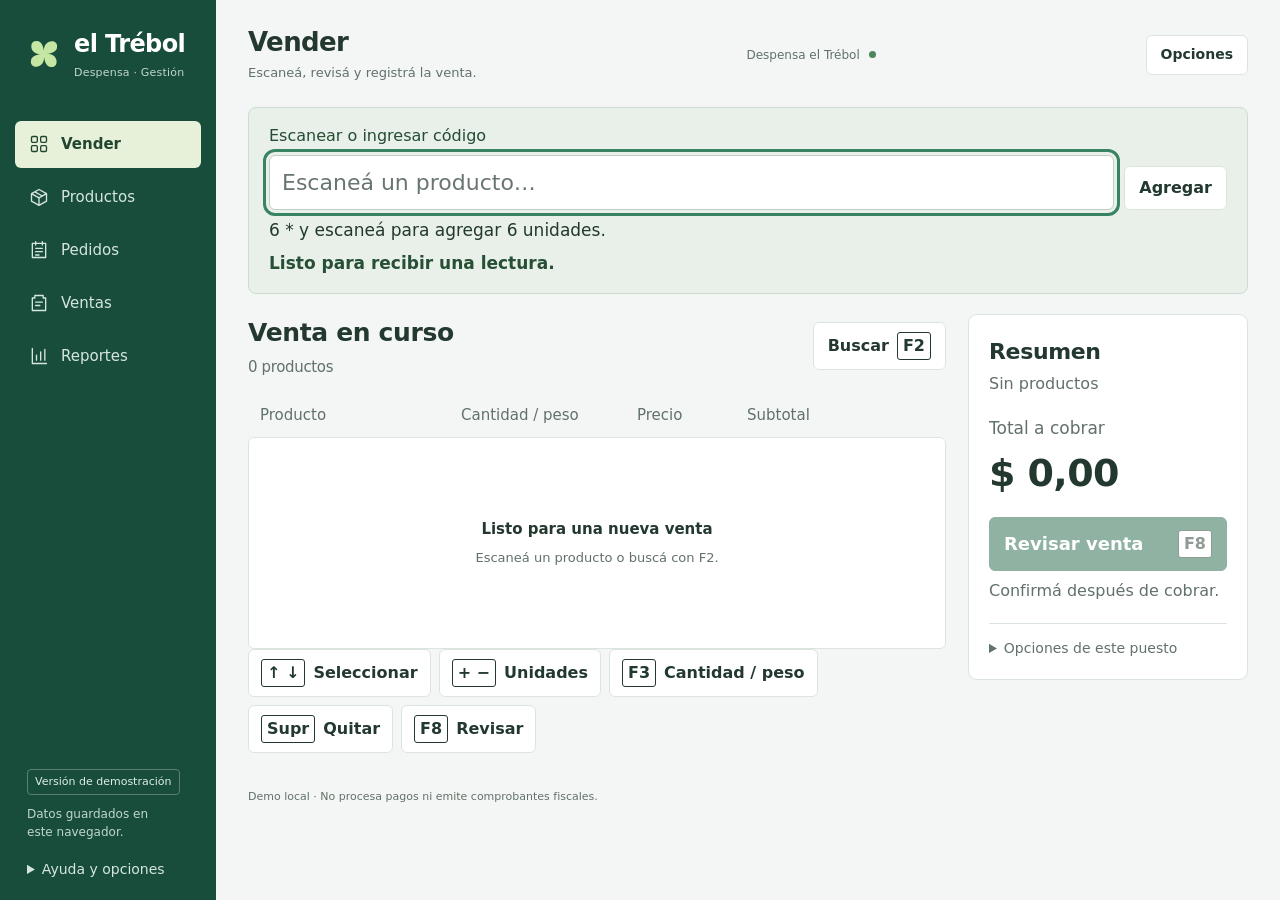
==== commit 2045f093: "Mejora puesto de venta por teclado, busqueda y control de stock" ====
--- a/Trebol-CRM-2.4/index.html
+++ b/Trebol-CRM-2.4/index.html
@@ -1,3 +1,35 @@
 <!DOCTYPE html>
-<html lang="es-AR"><head><meta charset="utf-8"><meta name="viewport" content="width=device-width,initial-scale=1"><meta name="theme-color" content="#1F7A4C"><title>Despensa el Trébol | Stock y ventas</title><link rel="stylesheet" href="styles.css?v=crm24"></head>
-<body><div class="shell"><aside class="sidebar"><div class="brand"><span class="brand-mark">DT</span><span class="brand-name">Despensa el Trébol</span></div><nav id="desktop-nav" class="side-nav" aria-label="Navegación"></nav><div class="sidebar-foot"><span class="demo-tag">DEMOSTRACIÓN</span><p>Gestión de stock y ventas<br>Versión CRM 2.4</p><button class="text-btn" data-action="reset">Reiniciar demo</button></div></aside><div class="main-wrap"><header class="topbar"><div><p class="topbar-brand">Despensa el Trébol</p><h1 id="page-title">Inicio</h1><p id="page-subtitle" class="muted"></p></div><span class="demo-tag">CRM 2.4 · Demo</span></header><main id="app" class="app"></main><footer class="app-note">Demo: los cambios se guardan en este navegador. No emite comprobantes fiscales.</footer></div><nav id="mobile-nav" class="bottom-nav" aria-label="Navegación móvil"></nav></div><dialog id="modal" aria-labelledby="modal-title"></dialog><div id="toast" class="toast" role="status" aria-live="polite" hidden></div><script src="core.js?v=crm24"></script><script src="purchase-pdf.js?v=crm24"></script><script src="app.js?v=crm24"></script></body></html>+<html lang="es-AR">
+<head>
+  <meta charset="utf-8">
+  <meta name="viewport" content="width=device-width,initial-scale=1">
+  <meta name="theme-color" content="#184d3c">
+  <title>Despensa el Trébol · Stock y ventas</title>
+  <link rel="stylesheet" href="styles.css?v=12">
+</head>
+<body>
+  <a class="skip-link" href="#app">Ir al contenido</a>
+  <div class="shell">
+    <aside class="sidebar">
+      <div class="brand"><span class="brand-mark" aria-hidden="true"><svg viewBox="0 0 32 32" fill="none"><path d="M16 16C3 18 3 4 10 5c4 0 6 5 6 11Zm0 0C14 3 28 3 27 10c0 4-5 6-11 6Zm0 0c13-2 13 12 6 11-4 0-6-5-6-11Zm0 0C18 29 4 29 5 22c0-4 5-6 11-6Z" fill="currentColor"/></svg></span><span class="brand-name">el Trébol<small>Despensa · Gestión</small></span></div>
+      <nav id="desktop-nav" class="side-nav" aria-label="Navegación principal"></nav>
+      <div class="sidebar-foot"><span class="demo-tag">Versión de demostración</span><p>Datos guardados en<br>este navegador.</p><details><summary>Ayuda y opciones</summary><p>Lector USB en modo teclado, con Enter al terminar cada lectura.</p><button class="text-btn" data-action="reset">Reiniciar datos de demo</button></details></div>
+    </aside>
+    <div class="main-wrap">
+      <header class="topbar"><div><h1 id="page-title">Vender</h1><p id="page-subtitle" class="muted"></p></div><span class="store-label">Despensa el Trébol<span class="status-dot"></span></span></header>
+      <main id="app" class="app" tabindex="-1"></main>
+      <footer class="app-note">Demo local · No procesa pagos ni emite comprobantes fiscales.</footer>
+    </div>
+    <nav id="mobile-nav" class="bottom-nav" aria-label="Navegación móvil"></nav>
+  </div>
+  <dialog id="modal" aria-labelledby="modal-title"></dialog>
+  <div id="print-ticket"></div>
+  <div id="toast" class="toast" role="status" aria-live="polite" hidden></div>
+  <script src="core.js?v=6"></script>
+  <script src="stock-core.js?v=10"></script>
+  <script src="purchase-pdf.js?v=6"></script>
+  <script src="sales-ui.js?v=10"></script>
+  <script src="app.js?v=8"></script>
+  <script src="stock-ui.js?v=10"></script>
+</body>
+</html>
--- a/Trebol-CRM-2.4/styles.css
+++ b/Trebol-CRM-2.4/styles.css
@@ -1,244 +1,524 @@
-:root{--bg:#f5f6f3;--surface:#fff;--text:#202d28;--muted:#65716a;--green:#216748;--soft:#eaf3ec;--border:#dfe5df;--red:#a53932;--amber:#8b5918;font-family:Inter,system-ui,-apple-system,"Segoe UI",sans-serif;color:var(--text);background:var(--bg);font-synthesis:none}
-*{box-sizing:border-box}body{margin:0;font-size:14px;line-height:1.5}button,input,select{font:inherit}button{cursor:pointer}button:disabled{opacity:.45;cursor:not-allowed}input,select{max-width:100%;min-width:0}button:focus-visible,input:focus-visible,select:focus-visible,summary:focus-visible{outline:3px solid #83b899;outline-offset:3px}input:not([type=checkbox]),select{width:100%;min-height:44px;border:1px solid #cbd5cc;border-radius:8px;background:white;color:var(--text);padding:9px 12px}input[type=checkbox]{width:19px;height:19px;accent-color:var(--green);flex-shrink:0}h1,h2,h3,p{margin-top:0}h1{font-size:29px;letter-spacing:-.8px;margin-bottom:2px}h2{font-size:18px;letter-spacing:-.25px;margin-bottom:14px}h3{font-size:16px;margin-bottom:4px}small{display:block;color:var(--muted);font-size:12px}strong{font-weight:650}p{margin-bottom:12px}.muted{color:var(--muted);font-size:13px;margin-bottom:0}.shell{display:flex;min-height:100vh}.sidebar{width:222px;flex-shrink:0;background:white;border-right:1px solid var(--border);height:100vh;position:sticky;top:0;padding:30px 16px;display:flex;flex-direction:column}.brand{display:flex;gap:12px;align-items:center;margin:0 4px 38px}.brand-mark{width:37px;height:37px;flex-shrink:0;border-radius:10px;background:var(--green);color:white;display:grid;place-items:center;font-size:12px;font-weight:700}.brand-name{font-size:15px;font-weight:650;line-height:1.3}.side-nav{display:grid;gap:8px}.nav-item{display:flex;align-items:center;gap:12px;width:100%;padding:12px;border:0;border-radius:8px;background:none;color:#5c6860;font-weight:600;min-height:48px;text-align:left}.nav-item:hover{background:var(--bg)}.nav-item.is-active{background:var(--soft);color:var(--green)}.nav-icon{height:24px;width:24px;border:1px solid #c9d6cb;border-radius:6px;display:grid;place-items:center;font-size:12px}.is-active .nav-icon{background:var(--green);color:white;border-color:var(--green)}.sidebar-foot{margin-top:auto;padding:24px 8px 0;color:var(--muted);font-size:12px}.sidebar-foot p{margin-top:12px}.demo-tag{font-size:10px;font-weight:650;letter-spacing:.7px;background:#e9eeea;color:#52695a;padding:6px 10px;border-radius:5px;white-space:nowrap}.main-wrap{flex:1;min-width:0;max-width:1700px}.topbar{display:flex;justify-content:space-between;align-items:center;padding:28px 32px 22px;gap:12px}.topbar-brand{display:none}.app{padding:0 32px 24px}.app-note{padding:10px 32px 26px;color:var(--muted);font-size:12px}.bottom-nav{display:none}.panel{background:white;border:1px solid var(--border);border-radius:12px;padding:22px;min-width:0}.spaced{margin-top:22px}.section-head{display:flex;align-items:center;justify-content:space-between;gap:16px;margin-bottom:18px}.section-head h2{margin-bottom:2px}.section-head .button{flex-shrink:0}.stats{display:grid;grid-template-columns:repeat(auto-fit,minmax(150px,1fr));gap:14px;margin:0 0 22px}.stat{background:white;border:1px solid var(--border);border-radius:10px;padding:18px}.stat>span{font-size:12px;color:var(--muted)}.stat>strong{display:block;font-size:26px;letter-spacing:-.7px;margin:7px 0 3px;font-variant-numeric:tabular-nums}.stat small{font-size:11px}.button{display:inline-flex;align-items:center;justify-content:center;gap:6px;min-height:42px;padding:9px 14px;border:1px solid #ccd6ce;border-radius:7px;background:white;color:var(--text);font-size:13px;font-weight:600;line-height:1.4}.button:hover:not(:disabled){background:var(--soft);border-color:#98b9a2}.primary{background:var(--green);border-color:var(--green);color:white}.primary:hover:not(:disabled){background:#185037;color:white}.danger{background:var(--red);color:white;border-color:var(--red)}.text-btn{border:0;background:none;color:var(--green);font-weight:600;padding:8px 0;min-height:40px}.field{display:flex;flex-direction:column;gap:6px;color:#526156;font-size:12px;font-weight:550;margin-bottom:14px;min-width:0}.field input,.field select{font-size:14px;font-weight:400}.toolbar{display:flex;gap:14px;align-items:flex-end;flex-wrap:wrap}.grow{flex:1;min-width:0}.compact{min-width:160px}.chips{display:flex;gap:8px;flex-wrap:wrap;margin:4px 0 16px}.chip{border:1px solid var(--border);border-radius:7px;background:white;padding:8px 14px;color:var(--muted);font-size:13px;min-height:40px}.chip.active{color:var(--green);border-color:#b4ccb9;background:var(--soft);font-weight:600}.pos-layout{display:grid;grid-template-columns:minmax(0,1.35fr) minmax(300px,1fr);gap:22px;align-items:start}.sale-products{max-height:430px;overflow:auto;padding-right:3px}.sale-product{display:flex;justify-content:space-between;align-items:center;width:100%;background:white;border:0;border-bottom:1px solid var(--border);padding:14px 6px;gap:16px;text-align:left;min-height:70px;color:var(--text)}.sale-product:hover{background:var(--soft)}.sale-product strong{font-size:14px}.sale-product small{margin-top:3px}.align-right{text-align:right;flex-shrink:0}.basket>.button{width:100%;margin-top:9px}.basket h2{display:flex;align-items:center;gap:9px}.count{font-size:12px;background:var(--soft);color:var(--green);border-radius:30px;padding:3px 8px}.empty{padding:24px 12px;text-align:center;color:var(--muted);margin:0;font-size:13px}.cart-placeholder{padding:45px 12px;min-height:210px}.cart-placeholder strong{display:block;color:var(--text);margin-top:12px}.cart-placeholder p{margin:5px 0 0}.empty-mark{background:var(--soft);border-radius:12px;color:var(--green);font-size:18px;padding:10px 17px;display:inline-block}.basket-total{display:flex;justify-content:space-between;align-items:center;padding:20px 0 10px;border-top:1px solid var(--border);margin-top:12px}.basket-total strong{font-size:27px;letter-spacing:-.5px}.basket-line{display:grid;grid-template-columns:1fr auto;gap:8px;border-bottom:1px solid var(--border);padding:12px 0}.basket-line small{margin-top:3px}.quantity{display:flex;align-items:center;gap:15px;grid-column:1/-1}.quantity .button{min-width:38px;padding:3px 10px;font-size:18px;min-height:36px}.basket #cart-lines{max-height:420px;overflow:auto}.price-toolbar{display:flex;gap:9px;align-items:center;background:var(--soft);padding:12px;border-radius:8px;margin:0 0 18px;flex-wrap:wrap}.price-toolbar strong{font-size:12px;margin-right:auto}.table-wrap{overflow:auto;max-width:100%}table{border-collapse:collapse;width:100%;text-align:left;font-size:13px}th{font-size:11px;text-transform:uppercase;letter-spacing:.5px;color:var(--muted);font-weight:600;background:#f6f8f5;white-space:nowrap}th,td{padding:13px 12px;border-bottom:1px solid var(--border)}td small{margin-top:3px}td strong{display:block;min-width:140px}.inline-price{display:flex;align-items:center;gap:7px;min-width:225px}.inline-price input{width:115px}.row-actions{display:flex;gap:8px;flex-wrap:wrap}.pill{display:inline-block;font-size:11px;font-weight:600;border-radius:5px;padding:4px 8px;white-space:nowrap}.green{background:var(--soft);color:var(--green)}.amber{background:#faf0df;color:var(--amber)}.red{background:#faeae8;color:var(--red)}.danger-text{color:var(--red)!important}.simple-row{display:flex;justify-content:space-between;gap:14px;align-items:center;padding:12px 0;border-bottom:1px solid var(--border)}.simple-row:last-child{border:0}.simple-row>span:last-child{flex-shrink:0}.simple-row strong{font-size:13px}.sale-record{border-bottom:1px solid var(--border)}.sale-record>summary{display:flex;justify-content:space-between;gap:16px;align-items:center;cursor:pointer;padding:15px 4px;list-style:none}.sale-record>summary:before{content:'›';color:var(--muted);font-size:22px}.sale-record[open]>summary:before{content:'⌄'}.sale-record>summary>span:first-of-type{margin-right:auto}.sale-amount{display:flex;align-items:center;gap:20px}.sale-detail{background:#f7f9f6;border-radius:8px;padding:8px 18px 16px;margin-bottom:12px}.sale-detail>.button{margin-top:12px;color:var(--red)}.report-grid{display:grid;grid-template-columns:1.5fr 1fr;gap:22px}.report-grid .panel{margin-top:0}.report-grid+.panel .stats{margin-top:20px}.ranking-row{display:flex;gap:14px;align-items:center;margin:12px 0 18px}.rank{font-size:12px;color:var(--muted)}.ranking-row .simple-row{padding:4px 0 8px;border:0;flex-wrap:wrap}.bar{height:5px;border-radius:8px;background:#edf1eb;overflow:hidden}.bar span{display:block;background:#75a584;height:100%;border-radius:8px}.movement-table{max-height:320px}.movement-table th{position:sticky;top:0}.replenishment-grid{display:grid;grid-template-columns:repeat(2,minmax(0,1fr));gap:18px;margin-top:22px}.replenish .section-head{align-items:flex-start}.restock-numbers{display:grid;grid-template-columns:repeat(4,1fr);gap:8px;margin:17px 0}.restock-numbers>div{padding:10px 7px;background:#f5f7f3;border-radius:7px}.restock-numbers strong{display:block;font-size:23px}.restock-numbers small{font-size:10px}.restock-numbers .suggestion{background:var(--soft);color:var(--green)}.replenish .row-actions{margin-top:20px}.model-help{background:#f5f8f3;border-radius:8px;padding:13px 16px;margin:14px 0;color:#536359;font-size:13px}.model-help summary{cursor:pointer;font-weight:600}.model-help p{margin:12px 0 0}.model-help .form-grid{margin-top:18px}.notice{background:#f0f4ed;color:#4b614e;border-radius:8px;padding:13px 15px;font-size:13px;margin:15px 0}.check-label{display:flex;align-items:flex-start;gap:10px;font-size:13px;margin:20px 0}.form-grid{display:grid;grid-template-columns:repeat(2,minmax(0,1fr));gap:0 18px}dialog{border:1px solid var(--border);border-radius:15px;padding:25px;width:min(680px,calc(100% - 32px));max-height:90dvh;color:var(--text);box-shadow:0 25px 90px #152b2933}dialog::backdrop{background:#152a235c;backdrop-filter:blur(3px)}.modal-heading{display:flex;align-items:center;justify-content:space-between;gap:14px}.modal-heading h2{font-size:22px;margin:0}.modal-heading{margin-bottom:18px}.modal-actions{display:flex;justify-content:flex-end;gap:10px;padding-top:15px;border-top:1px solid var(--border);margin-top:20px}#modal-error{color:var(--red);font-size:13px}.preview{max-height:300px;overflow:auto}.toast{position:fixed;bottom:25px;left:50%;transform:translateX(-50%);z-index:999;background:#203e2d;color:white;border-radius:10px;padding:14px 20px;font-size:14px;box-shadow:0 8px 30px #0002;max-width:calc(100% - 30px);width:max-content}.sr-only{position:absolute;width:1px;height:1px;overflow:hidden;clip:rect(0,0,0,0);white-space:nowrap}
-@media(min-width:1500px){.main-wrap{margin:0 auto}.app{padding:0 40px 24px}.topbar{padding:30px 40px 22px}}
-@media(max-width:1100px){.sidebar{width:185px;padding:25px 10px}.app{padding:0 20px 24px}.topbar{padding:24px 20px 20px}.pos-layout{grid-template-columns:minmax(0,1fr) minmax(280px,.85fr);gap:15px}.panel{padding:17px}.replenishment-grid{grid-template-columns:1fr}.stats{gap:10px}.stat{padding:14px}.stat>strong{font-size:23px}.report-grid{grid-template-columns:1fr}}
-@media(max-width:767px){.sidebar{display:none}.main-wrap{padding-bottom:76px}.topbar{padding:20px 16px 16px;align-items:flex-start}.topbar-brand{display:block;font-size:12px;color:var(--green);font-weight:600;margin-bottom:8px}.topbar>.demo-tag{font-size:8px;white-space:normal;text-align:center;max-width:94px;margin-top:3px}h1{font-size:25px}.app{padding:0 14px 20px}.app-note{padding:10px 16px 20px}.bottom-nav{position:fixed;bottom:0;left:0;right:0;display:flex;background:white;border-top:1px solid var(--border);padding:7px 5px max(7px,env(safe-area-inset-bottom));z-index:20}.bottom-nav .nav-item{flex:1;flex-direction:column;gap:4px;text-align:center;font-size:10px;padding:6px 0;min-width:0}.bottom-nav .nav-icon{width:22px;height:22px;font-size:10px}.pos-layout{grid-template-columns:1fr}.stats{grid-template-columns:repeat(2,minmax(0,1fr));gap:9px}.stats>.stat:last-child:nth-child(odd){grid-column:1/-1}.stat>strong{font-size:24px}.panel{padding:16px;border-radius:10px}.sale-products{max-height:300px}.basket{position:static}.section-head{align-items:flex-start;flex-wrap:wrap;gap:12px}.section-head h2{font-size:17px}.section-head .button{min-height:38px}.sale-amount{flex-direction:column;gap:3px;align-items:flex-end}.sale-record>summary{gap:10px}.sale-record strong{font-size:12px}.toolbar{align-items:stretch;gap:6px}.toolbar .field{width:100%;flex:auto}.price-toolbar{gap:8px}.price-toolbar strong{width:100%}.price-toolbar .button{flex:1;font-size:12px;padding:8px;min-width:115px}.replenishment-grid{grid-template-columns:1fr}.form-grid{grid-template-columns:1fr}.modal-heading h2{font-size:20px}.modal-actions{flex-wrap:wrap}.modal-actions .button{flex:1}.toast{bottom:90px;font-size:13px}.simple-row{flex-wrap:wrap}.preview .simple-row>span:last-child{flex-shrink:1}.chips{gap:6px}.chip{padding:7px 11px;font-size:12px}.cart-placeholder{min-height:160px;padding:25px 12px}}
-@media(prefers-reduced-motion:reduce){*{scroll-behavior:auto!important}}
-.product-name,.sale-product>span:first-child,.replenish h3,.sale-detail,.notice,td,.brand-name{overflow-wrap:anywhere}
-@media(max-width:420px){.sale-product{gap:8px}.sale-product strong{font-size:13px}.restock-numbers{gap:5px}.restock-numbers>div{padding:9px 5px}.restock-numbers strong{font-size:20px}}
-
-/* CRM 2.0 — navigation, orders, pricing workspace */
-:root{--bg:#f2f4f7;--text:#243246;--muted:#758092;--green:#267553;--soft:#edf5f0;--border:#e3e7ed}
-body{font-size:13px}
-.sidebar{width:228px;background:#152337;border:0;color:#c7d0dc;padding:28px 16px}
-.brand{margin-bottom:40px}.brand-name{color:white;font-weight:600}.brand-mark{background:#357f63;width:40px;height:40px}
-.side-nav{gap:6px}.nav-item{color:#aebccd;padding:12px 14px;min-height:49px;font-size:13px;font-weight:500;border-radius:7px}
-.nav-item:hover{background:#20334a}.nav-item.is-active{background:#2c4554;color:white}
-.nav-icon{border:0;background:transparent!important;color:inherit!important;width:20px;height:20px}
-svg{width:18px;height:18px;vertical-align:middle;flex-shrink:0}
-.nav-icon svg{width:20px;height:20px}.sidebar-foot{color:#8293a8}.sidebar-foot .demo-tag{background:#21364b;color:#b5cbd7}.sidebar-foot .text-btn{color:#bdcbd9}
-.topbar{background:white;border-bottom:1px solid var(--border);padding:23px 30px;margin-bottom:25px}
-.topbar h1{font-size:25px;letter-spacing:-.6px;font-weight:650}.topbar .muted{font-size:12px;margin-top:3px}
-.app{padding:0 28px 28px}.app-note{font-size:11px}.panel{box-shadow:0 2px 3px #25344803;border-radius:10px;padding:22px}
-.workspace-heading{display:flex;align-items:center;justify-content:space-between;gap:18px;margin-bottom:24px}
-.eyebrow{font-size:9px;letter-spacing:1.3px;color:#8894a4;font-weight:700;display:block;margin-bottom:7px}
-.date-label{font-size:17px;letter-spacing:-.3px;font-weight:600;margin:0;text-transform:capitalize}
-.workspace-heading .button{min-height:42px;padding:10px 16px}.button{font-size:12px;font-weight:600;gap:8px;border-radius:6px}.button svg{width:15px;height:15px}
-.stats{grid-template-columns:repeat(4,minmax(0,1fr));gap:16px;margin-bottom:24px}.stat{padding:18px 20px;border-radius:9px;min-height:120px}
-.stat-link{text-align:left;font:inherit;color:var(--text);cursor:pointer}.stat-link:hover{border-color:#91b5a0;box-shadow:0 3px 14px #263b4b0c}
-.stat>span{font-size:11px;font-weight:500}.stat>strong{font-size:27px;font-weight:650;letter-spacing:-.8px;margin-top:9px}.stat small{font-size:10px;display:flex;align-items:center;justify-content:space-between;gap:6px}.stat small svg{width:13px;height:13px}
-.dashboard-grid{display:grid;grid-template-columns:minmax(0,1fr) 270px;gap:22px;align-items:start}.dashboard-aside{display:grid;gap:20px}.dashboard-aside .panel{padding:20px}.dashboard-aside h2{font-size:15px}.dashboard-aside .simple-row strong{font-size:13px}.aside-total{display:flex;flex-direction:column;gap:4px;padding-top:16px;margin-top:10px;border-top:1px solid var(--border)}.aside-total span{font-size:11px;color:var(--muted)}.aside-total strong{font-size:24px}
-.shortcut-panel{background:#eaf2ed;border-color:#dce9e0}.shortcut-panel p{color:#6e8275;font-size:12px}.shortcut-panel .button{width:100%}
-.dashboard-aside .ranking-row .simple-row{gap:3px}.dashboard-aside .ranking-row{gap:10px}.dashboard-aside .ranking-row .simple-row strong{font-size:11px}.dashboard-aside .ranking-row .simple-row span{font-size:10px;color:var(--muted)}
-.order-grid{display:grid;grid-template-columns:repeat(3,minmax(0,1fr));gap:18px}.home-orders{grid-template-columns:repeat(2,minmax(0,1fr))}
-.order-card{background:white;border:1px solid #dfe5eb;border-radius:10px;padding:18px;display:flex;flex-direction:column;min-width:0;box-shadow:0 3px 7px #162b3b03}
-.order-card-head{display:flex;justify-content:space-between;align-items:center;gap:10px;margin-bottom:10px}.order-caption{font-size:8px;letter-spacing:1.1px;color:#95a0ad;font-weight:600}
-.order-card h3{font-size:17px;letter-spacing:-.2px;margin:2px 0 0;font-weight:650}.order-meta{display:flex;justify-content:space-between;gap:8px;color:var(--muted);font-size:10px;border-bottom:1px solid #eef1f4;padding-bottom:12px}
-.order-customer{font-size:11px;color:#8993a0;margin:10px 0}.order-items{flex:1;padding:4px 0}.order-item{display:grid;grid-template-columns:26px minmax(0,1fr) auto;gap:9px;align-items:start;margin-bottom:14px;font-size:11px}
-.unit-box{font-size:10px;font-weight:600;background:#f0f3f6;color:#627087;border-radius:5px;text-align:center;padding:4px 0}.order-item strong{font-size:11px;font-weight:600;line-height:1.4;display:block;overflow-wrap:anywhere}.order-item small{font-size:9px;margin-top:3px}.order-item>span:last-child{font-weight:600;font-size:11px;padding-top:3px;font-variant-numeric:tabular-nums}
-.order-total{display:flex;justify-content:space-between;align-items:end;gap:10px;border-top:1px solid #edf0f3;padding:13px 0 15px}.order-total>small{font-size:9px;max-width:45%}.order-total>div{text-align:right}.order-total div small{font-size:9px}.order-total strong{display:block;font-size:21px;letter-spacing:-.5px;margin-top:3px}
-.order-card footer{display:flex;gap:8px;align-items:center;justify-content:space-between}.order-card footer .button{min-height:34px;padding:6px 9px;font-size:10px}.order-card footer .button:first-child{background:#f8f9fb;flex:1}.order-card footer .button:last-child:not(:first-child){color:#9c5954;border-color:#eddcda}.order-card.is-cancelled{border-color:#eddbd9;background:#fffcfc}.order-card.is-cancelled .order-total strong{text-decoration:line-through;color:#9c6c66}.orders-empty{grid-column:1/-1;padding:60px 20px}.orders-empty>svg{width:32px;height:32px;color:#9eb1a6;display:block;margin:0 auto 14px}.orders-empty>strong{display:block;font-size:15px;color:#60736c}.orders-empty>p{margin-top:8px}
-.section-head h2{font-size:17px}.section-head .eyebrow{margin-bottom:4px}.chips{margin-bottom:18px}.chip{min-height:34px;font-size:11px;padding:7px 13px}.pill{font-size:9px;padding:4px 7px;font-weight:600}
-.composer{background:#e8edf0;border:1px solid #dce3e7;border-radius:12px;padding:20px;margin-bottom:26px}.composer>.section-head{margin-bottom:15px}.composer .sale-products{max-height:330px}.composer .cart-placeholder{min-height:195px;padding:32px 12px}
-.orders-filters .field{margin-bottom:0}.list-summary{display:flex;justify-content:space-between;align-items:center;margin:22px 0 15px;font-size:12px;color:#7a8797}.list-summary strong{color:#34495b}.pagination{display:flex;justify-content:center;align-items:center;gap:20px;margin-top:24px;font-size:12px;color:var(--muted)}
-.price-modes{display:grid;grid-template-columns:repeat(4,minmax(0,1fr));gap:14px;margin-bottom:24px}.price-mode{background:white;text-align:left;padding:18px;border:1px solid var(--border);border-radius:10px;min-width:0;color:var(--text);transition:border-color .15s}
-.price-mode:hover:not(:disabled){border-color:#7ca48f}.price-mode.active{border-color:#6b9d81;background:#f4f9f5}.price-mode:disabled{opacity:.65}
-.mode-index{display:block;font-size:11px;color:#90a19c;letter-spacing:.5px;margin-bottom:14px}.price-mode strong{font-size:15px;display:block;font-weight:650}.price-mode p{font-size:11px;line-height:1.6;color:var(--muted);min-height:36px;margin:7px 0 15px}.price-mode>span:last-child{font-size:11px;color:var(--green);font-weight:600;display:flex;align-items:center;justify-content:space-between}.price-mode svg{width:14px;height:14px}
-.version-label{font-size:10px;letter-spacing:.2px;color:#849285;background:#e6eee7;padding:6px 10px;border-radius:5px}
-.catalog-table{margin-left:-22px;margin-right:-22px;max-width:calc(100% + 44px)}.catalog-table th{font-size:9px;background:#f7f9fb;color:#8390a2;padding-top:14px;padding-bottom:14px}.catalog-table td{font-size:11px;padding-top:17px;padding-bottom:17px}.catalog-table td small{font-size:10px;margin-top:4px}.catalog-table .selected-row{background:#f4f9f5}
-.product-link{font:inherit;font-size:12px;font-weight:600;text-align:left;color:#30445b;background:none;border:0;padding:0;min-height:25px;min-width:150px}.product-link:hover{color:var(--green);text-decoration:underline}
-.inline-price{min-width:208px;max-width:240px;background:#f5f8f5;padding:4px 5px 4px 8px;border:1px solid #dae6db;border-radius:7px;gap:4px}.inline-price input{width:100px;min-height:34px;border-color:transparent;background:white;padding:6px 8px;font-weight:600;font-size:13px}.save-price{background:#e4efe5;color:#34724b;border-color:#c6dccb;min-height:34px;padding:6px 10px;font-size:10px}.inline-price:focus-within{border-color:#6caa80;box-shadow:0 0 0 2px #dcecdf}
-.selection-strip{display:flex;align-items:center;gap:12px;padding:12px 0 17px;font-size:11px;flex-wrap:wrap}.selection-strip strong{color:#466455}.selection-strip>span{color:var(--muted);font-size:10px;margin-right:auto}.table-caption{font-size:10px;color:#8591a2;padding-top:16px}.price-toolbar{background:#f2f6f3}.price-toolbar .button{font-size:11px}.price-list .field{font-size:11px}.price-list .toolbar{gap:18px}
-.scope-options{display:grid;grid-template-columns:repeat(2,minmax(0,1fr));gap:10px;margin:20px 0}.scope-choice{border:1px solid var(--border);padding:12px 10px;display:flex;align-items:center;gap:8px;border-radius:7px;font-size:12px;cursor:pointer}.scope-choice:has(input:checked){border-color:#73a085;background:#f0f7f2}.scope-choice input{accent-color:var(--green)}
-.group-picker{padding:14px;border-radius:8px;background:#f6f8fa;margin-bottom:20px}.group-picker>strong{font-size:12px}.group-checks{display:grid;grid-template-columns:repeat(2,minmax(0,1fr));gap:10px;margin-top:14px;max-height:190px;overflow:auto}.group-checks label{display:flex;align-items:center;gap:7px;font-size:12px;flex-wrap:wrap}.group-checks label small{font-size:9px}
-.bulk-summary{display:flex;align-items:center;justify-content:space-between;background:#edf5ef;border-radius:7px;padding:12px 14px;font-size:12px;margin:15px 0}.price-new{color:var(--green);font-weight:700}
-dialog{padding:28px;max-width:760px}dialog.drawer{margin:0 0 0 auto;height:100dvh;max-height:100dvh;width:min(750px,100vw);max-width:none;border-radius:0;padding:32px;border:0;box-shadow:-15px 0 80px #132c3c25}.drawer .modal-heading{align-items:flex-start}.drawer .modal-heading h2{font-size:23px;max-width:520px}.drawer .detail-grid{display:grid;grid-template-columns:repeat(2,minmax(0,1fr));gap:20px;background:#f6f8fa;border:1px solid #edf0f4;padding:20px;border-radius:9px;margin:22px 0}.detail-grid strong{font-size:13px;display:block;margin-top:5px}.drawer .stats{grid-template-columns:repeat(3,minmax(0,1fr));margin-top:20px}.drawer .stat{min-height:100px;padding:15px}.drawer .stat>strong{font-size:21px}.drawer h3{font-size:14px}.drawer table{font-size:12px}.drawer th{font-size:10px}
-.timeline{border-left:2px solid #d2e1d7;margin:18px 0 24px 4px;padding-left:20px}.timeline>div{position:relative;margin-bottom:20px}.timeline>div:before{content:'';position:absolute;left:-25px;top:6px;width:8px;height:8px;border-radius:50%;background:#5e9874}.timeline strong{font-size:12px}.timeline small{font-size:11px;margin-top:4px}.timeline p{font-size:12px;margin:8px 0}
-@media(min-width:1600px){.dashboard-grid{grid-template-columns:minmax(0,1fr) 295px}.home-orders{grid-template-columns:repeat(3,minmax(0,1fr))}}
-@media(max-width:1200px){.dashboard-grid{grid-template-columns:1fr}.dashboard-aside{grid-template-columns:repeat(3,minmax(0,1fr))}.order-grid{grid-template-columns:repeat(2,minmax(0,1fr))}.price-modes{grid-template-columns:repeat(2,minmax(0,1fr))}.sidebar{width:195px}.app{padding:0 22px 24px}.stats{gap:12px}.stat{padding:16px}.stat>strong{font-size:25px}}
-@media(max-width:850px){.stats{grid-template-columns:repeat(2,minmax(0,1fr))}.dashboard-aside{grid-template-columns:1fr 1fr}.dashboard-aside .shortcut-panel{grid-column:1/-1}.home-orders{grid-template-columns:1fr}.workspace-heading{align-items:flex-start;flex-wrap:wrap}.pos-layout{grid-template-columns:1fr}}
-@media(max-width:767px){.topbar{padding:19px 16px;margin-bottom:20px}.app{padding:0 14px 24px}.topbar h1{font-size:23px}.topbar .muted{font-size:11px}.topbar>.demo-tag{max-width:80px;font-size:8px}.workspace-heading{margin-bottom:18px;gap:12px}.workspace-heading .row-actions{width:100%}.workspace-heading .button{flex:1;font-size:11px;padding:8px 10px}.date-label{font-size:15px}.stats{gap:10px}.stats>.stat:last-child:nth-child(odd){grid-column:auto}.stat{min-height:110px;padding:13px}.stat>strong{font-size:25px}.stat small{font-size:9px}.stat small svg{display:none}.stat>span{font-size:10px}.panel{padding:17px}.dashboard-grid{gap:18px}.order-grid,.home-orders{grid-template-columns:1fr;gap:14px}.dashboard-aside{grid-template-columns:1fr}.dashboard-aside .shortcut-panel{grid-column:auto}.order-card{padding:17px}.order-item{font-size:12px}.order-item strong{font-size:12px}.order-item small{font-size:10px}.order-total strong{font-size:23px}.order-meta{font-size:11px}.order-card footer .button{min-height:38px;font-size:11px}.bottom-nav .nav-item{font-size:9px;color:#809083;gap:5px;min-height:52px}.bottom-nav .nav-item.is-active{background:#eef5ee;color:var(--green)}.bottom-nav .nav-icon{height:21px;width:21px}.price-modes{gap:9px}.price-mode{padding:14px}.price-mode strong{font-size:13px}.price-mode p{font-size:10px;min-height:47px}.mode-index{margin-bottom:9px}.price-mode>span:last-child{font-size:10px}.selection-strip .button{flex:1;font-size:10px}.selection-strip>span{width:100%}.catalog-table{margin:0 -17px;max-width:calc(100% + 34px)}.catalog-table td{padding:12px 10px}.scope-options{gap:7px}.scope-choice{padding:10px 8px;font-size:11px}.group-checks{grid-template-columns:1fr}.composer{padding:13px}.orders-filters .toolbar{gap:12px}.list-summary{flex-wrap:wrap;gap:8px}.drawer .stats{grid-template-columns:1fr;gap:8px}.drawer .stat{min-height:80px}.drawer .detail-grid{padding:15px;gap:16px}.drawer .detail-grid strong{font-size:12px}dialog.drawer{padding:20px}dialog{padding:20px}.drawer .modal-heading h2{font-size:21px}.drawer .stats .stat>strong{font-size:24px}.preview td{font-size:11px;padding:10px 7px}}
-@media print{body>.shell,body>#toast{display:none!important}dialog.drawer{position:static;width:100%;height:auto;max-height:none;display:block!important;box-shadow:none;padding:15px}.drawer::backdrop{display:none}.drawer .button{display:none}.drawer .table-wrap{overflow:visible}.drawer{color:#000}.detail-sheet:after{content:'Detalle de operación · DEMO · No válido como comprobante fiscal';display:block;font-size:11px;border-top:1px solid #ccc;margin-top:20px;padding-top:10px}body{background:white}}
-
-/* CRM 2.1 — comfortable type, clear tasks, low-density forms */
-body{font-size:16px;line-height:1.55}
-h1{font-size:30px}h2{font-size:23px}h3{font-size:20px}
-p{font-size:16px}small,.muted{font-size:14px}
-.button{min-height:46px;font-size:15px;padding:10px 16px;font-weight:600}
-.chip{min-height:44px;font-size:15px;padding:9px 17px}
-input:not([type=checkbox]),select{min-height:48px;font-size:16px;padding:10px 13px}
-.field{font-size:15px;gap:8px;margin-bottom:18px}.field input,.field select{font-size:17px}
-.sidebar{width:230px}.brand-name{font-size:17px}.nav-item{min-height:55px;font-size:16px;padding:13px 14px}
-.sidebar-foot{font-size:13px}.demo-tag{font-size:11px}
-.topbar{padding:26px 32px;margin-bottom:30px}.topbar h1{font-size:29px}.topbar .muted{font-size:15px}
-.app{padding:0 32px 32px}.panel{padding:26px;border-radius:12px}
-.workspace-heading{margin-bottom:24px}.workspace-heading h2{font-size:24px;margin:0 0 5px}.workspace-heading p{color:var(--muted);margin:0}
-.workspace-heading .button{font-size:15px;min-height:46px}
-.block-heading{display:flex;align-items:center;justify-content:space-between;gap:20px;margin-bottom:22px}
-.block-heading h2,.block-heading h3{margin:0 0 5px}.block-heading p{margin:0;color:var(--muted);font-size:15px}
-.home-block{margin-bottom:42px;padding-bottom:36px;border-bottom:1px solid #dce3ea}
-.home-block:last-child{border:0;padding-bottom:0}
-.home-block .pos-layout{grid-template-columns:minmax(0,1.2fr) minmax(330px,1fr);gap:26px;min-height:0}
-.pos-layout .panel>h3{margin:0 0 22px;font-size:20px}
-.pos-layout .toolbar{gap:16px}.pos-layout .compact{min-width:155px;width:190px}
-.sale-products{max-height:460px}.sale-product{min-height:83px;padding:16px 8px;gap:20px}
-.sale-product strong{font-size:17px;line-height:1.4;font-weight:600}.sale-product small{font-size:14px;margin-top:5px}
-.basket-line{padding:16px 0;font-size:16px;gap:10px}.basket-line small{font-size:14px}
-.quantity .button{min-height:42px;min-width:42px;font-size:22px}
-.cart-placeholder{min-height:255px;padding:55px 15px}.cart-placeholder strong{font-size:20px}.cart-placeholder p{font-size:15px}
-.basket-total{padding:24px 0 14px}.basket-total strong{font-size:31px}.basket-total span{font-size:18px}
-.basket>.button{min-height:51px;font-size:16px;margin-top:12px}
-.home-stats{grid-template-columns:repeat(3,minmax(0,1fr));margin-bottom:0}
-.stat{padding:23px;min-height:135px}.stat>span{font-size:15px}.stat>strong{font-size:30px;margin-top:8px}.stat small{font-size:13px}.stat small svg{width:15px;height:15px}
-.order-grid,.home-orders{grid-template-columns:repeat(2,minmax(0,1fr));gap:24px}.order-card{padding:24px}
-.order-caption,.eyebrow{font-size:12px}.order-card h3{font-size:22px}.order-meta{font-size:14px;padding:12px 0 17px;flex-wrap:wrap}
-.order-customer{font-size:14px;margin:14px 0}.order-item{grid-template-columns:35px minmax(0,1fr) auto;gap:12px;margin-bottom:18px}
-.order-item strong{font-size:16px}.order-item small{font-size:13px}.order-item>span:last-child{font-size:15px}.unit-box{font-size:14px;padding:5px}
-.order-total{padding:18px 0}.order-total strong{font-size:26px}.order-total>small,.order-total div small{font-size:13px}
-.order-card footer{gap:12px}.order-card footer .button{font-size:14px;min-height:44px;padding:9px 12px}
-.pill{font-size:13px;padding:5px 9px}.count{font-size:14px}
-.section-tabs{display:flex;gap:12px;border-bottom:1px solid #d9e0e7;margin-bottom:26px;padding-bottom:16px}
-.section-tabs .chip{font-size:17px;padding:12px 20px;border-radius:8px;font-weight:600}
-.section-tabs .chip.active{background:#267553;color:white;border-color:#267553}
-.catalog-controls .field{margin-bottom:14px}.catalog-controls .chips{margin-bottom:12px}
-.category-block{background:white;border:1px solid var(--border);border-radius:12px;margin-top:28px;overflow:hidden}
-.category-block>header{display:flex;align-items:center;justify-content:space-between;gap:18px;background:#eaf0f5;padding:21px 24px;border-bottom:1px solid #dce4eb}
-.category-block>header h3{font-size:23px;margin:0 0 3px;font-weight:650}
-.category-block>header span{font-size:14px;color:#63768a}
-.category-block>header .check-label{font-size:14px;margin:0}
-.category-block th{font-size:12px;text-transform:none;letter-spacing:0;padding:16px 18px}
-.category-block td{font-size:16px;padding:20px 18px;vertical-align:middle}
-.category-block td small{font-size:13px;margin-top:5px}
-.category-block .product-link{font-size:17px;min-width:175px;max-width:320px;line-height:1.45}
-.stock-available{font-size:22px;font-weight:650;white-space:nowrap}
-.stock-entry{display:flex;gap:8px;align-items:center;min-width:215px}
-.stock-entry input{width:115px;font-size:17px}.stock-entry .button{min-height:48px;font-size:15px}
-.inline-price{min-width:245px;max-width:270px;gap:6px;padding:6px 8px}
-.inline-price input{width:125px;min-height:42px;font-size:18px}
-.inline-price .save-price{font-size:15px;min-height:42px;padding:9px 13px}
-.selection-strip{font-size:15px;gap:12px;padding:10px 0 0;margin-top:8px}.selection-strip strong{margin-right:auto}
-.price-list .field{font-size:15px}.table-caption{font-size:14px}
-.audit-panel summary{font-size:18px;font-weight:600;cursor:pointer}
-.form-section{padding:0 0 25px;margin-bottom:25px;border-bottom:1px solid #e4e9ed}
-.form-section:last-child{border:0}.form-section h3{margin:0 0 18px;font-size:19px}
-.form-section .field:last-child{margin-bottom:0}.form-grid{column-gap:22px}
-.optional-field{font-size:14px;margin-top:10px;color:var(--muted)}.optional-field summary{cursor:pointer;padding:8px 0;font-size:14px}.optional-field[open]>.field{margin-top:15px}
-.model-help{font-size:15px;padding:17px 20px}.model-help summary{font-size:16px}.model-help p{font-size:14px}
-.quick-picks{display:flex;gap:10px;flex-wrap:wrap;margin:12px 0 18px}
-.quick-picks .button{min-width:62px;font-size:16px;min-height:44px;background:#f4f8f5;border-color:#d2e1d6}
-.product-focus{font-size:19px;font-weight:600}
-.stock-preview{display:flex;align-items:center;justify-content:space-between;gap:18px;background:#edf5ef;border-radius:10px;padding:22px;margin:20px 0}
-.stock-preview small{font-size:13px}.stock-preview strong{display:block;font-size:25px;color:var(--green);margin-top:6px}
-.stock-preview>span{font-size:25px;color:#6d9c7e}.stock-preview>div:last-child{text-align:right}
-.modal-heading h2{font-size:25px}.modal-actions .button{min-height:48px;font-size:16px}
-dialog{width:min(780px,calc(100% - 32px));padding:30px}
-.notice{font-size:15px;line-height:1.6}.check-label{font-size:15px}
-.scope-choice{font-size:16px;padding:15px 12px}.group-picker>strong{font-size:16px}.group-checks label{font-size:15px}.group-checks label small{font-size:12px}
-.bulk-summary{font-size:16px;padding:16px}.preview td{font-size:15px}.preview th{font-size:13px}
-.simple-row{font-size:15px;gap:18px;padding:16px 0}.simple-row strong{font-size:16px}
-.drawer .modal-heading h2{font-size:25px}.drawer h3{font-size:19px}.drawer table{font-size:15px}.drawer th{font-size:13px}
-.drawer .detail-grid strong{font-size:16px}.detail-grid small{font-size:14px}.timeline strong{font-size:16px}.timeline small,.timeline p{font-size:14px}
-.replenish h3{font-size:19px}.replenish small{font-size:14px}.restock-numbers small{font-size:13px}.restock-numbers strong{font-size:25px}
-.report-grid{gap:26px}.report-grid h2{font-size:22px}.ranking-row .simple-row strong{font-size:15px}
-#view-reports .panel{margin-bottom:25px}.orders-filters .field{font-size:15px}.list-summary{font-size:15px}.pagination{font-size:15px}
-@media(max-width:1250px){.sidebar{width:205px}.app{padding:0 24px 28px}.category-block td{padding:18px 14px}.home-block .pos-layout{grid-template-columns:minmax(0,1.1fr) minmax(295px,1fr);gap:20px}.pos-layout .toolbar .compact{width:100%;min-width:0}.pos-layout .toolbar .grow{flex-basis:100%}.panel{padding:22px}}
-@media(max-width:1000px){.home-block .pos-layout{grid-template-columns:1fr}.home-stats{grid-template-columns:repeat(3,minmax(0,1fr))}.order-grid,.home-orders{grid-template-columns:1fr}.home-block .sale-products{max-height:350px}.cart-placeholder{min-height:155px;padding:30px 14px}.stat{padding:16px}.stat>strong{font-size:25px}.stat>span{font-size:13px}.stat small{font-size:12px}}
-@media(max-width:767px){body{font-size:16px}.topbar{padding:20px 16px}.topbar h1{font-size:27px}.topbar .muted{font-size:14px}.app{padding:0 14px 26px}.topbar>.demo-tag{font-size:10px;max-width:80px}.topbar-brand{font-size:14px}.panel{padding:19px}
- .home-block{margin-bottom:30px;padding-bottom:28px}.block-heading{flex-wrap:wrap;gap:14px;margin-bottom:18px}.block-heading h2{font-size:23px}.block-heading p{font-size:14px}.home-stats{grid-template-columns:1fr}.stat{min-height:105px;padding:18px}.stat>strong{font-size:29px}.stat>span{font-size:15px}.stat small{font-size:13px}.stats>.stat:last-child:nth-child(odd){grid-column:auto}
- .sale-product strong{font-size:16px}.sale-product small{font-size:13px}.sale-product{padding:15px 3px;gap:10px}.sale-product .align-right{max-width:40%}.basket-total strong{font-size:29px}
- .order-card{padding:20px}.order-item{grid-template-columns:30px minmax(0,1fr) auto;gap:8px}.order-item strong{font-size:15px}.order-item>span:last-child{font-size:14px}.order-item small{font-size:12px}.order-total strong{font-size:26px}.order-meta{font-size:13px}.order-card footer{gap:8px}.order-card footer .button{font-size:13px;padding:9px 10px}
- .section-tabs{gap:8px;flex-wrap:wrap}.section-tabs .chip{font-size:16px;padding:11px 16px}.selection-strip{gap:10px}.selection-strip .button{font-size:14px;flex:1}.selection-strip strong{width:100%;font-size:15px}
- .category-block>header{padding:18px;align-items:flex-start;flex-wrap:wrap}.category-block>header h3{font-size:22px}.category-block td,.category-block th{padding:15px 12px}.category-block .product-link{font-size:16px;min-width:165px}.category-block .table-wrap{overflow-x:auto}
- .form-grid{grid-template-columns:1fr}.form-section{padding-bottom:18px;margin-bottom:22px}.field{font-size:15px}dialog,dialog.drawer{padding:22px}.scope-options{grid-template-columns:1fr}.scope-choice{font-size:16px}.group-checks{grid-template-columns:1fr}.quick-picks{gap:8px}.stock-preview{padding:16px;gap:10px}.stock-preview strong{font-size:24px}.stock-preview small{font-size:12px}
- .bottom-nav .nav-item{font-size:11px;min-height:60px;gap:6px}.bottom-nav .nav-label{font-size:11px}.bottom-nav .nav-icon svg{width:23px;height:23px}.main-wrap{padding-bottom:86px}.toast{font-size:15px;bottom:95px}
-}
-.section-head h2{font-size:22px}.section-head .eyebrow{font-size:12px}
-@media(max-width:767px){.section-head h2{font-size:21px}.section-head .button{font-size:14px;min-height:44px}}
-
-/* CRM 2.2: lectura más cómoda y ajustes en ambas direcciones. */
-body{font-size:18px;line-height:1.55}
-.button,.workspace-heading .button,.order-card footer .button,.modal-actions .button{font-size:16px;min-height:48px}
-.chip,.field,.price-list .field,.orders-filters .field,.check-label{font-size:16px}
-input:not([type=checkbox]),select,.field input,.field select{font-size:18px;min-height:50px}
-.nav-item{font-size:17px}.brand-name{font-size:18px}
-.topbar h1{font-size:31px}.topbar .muted,.block-heading p,.notice,.list-summary,.table-caption{font-size:16px}
-.workspace-heading h2,.block-heading h2,.section-head h2{font-size:25px}
-.sale-product{min-height:90px}.sale-product strong{font-size:19px}.sale-product small,.basket-line small{font-size:15px}
-.basket-line,.order-item strong,.order-item>span:last-child{font-size:17px}
-.basket-total strong{font-size:34px}.basket-total span{font-size:20px}
-.cart-placeholder p,.stat>span{font-size:16px}.stat>strong{font-size:33px}.stat small{font-size:14px}
-.order-card h3{font-size:24px}.order-meta,.order-customer{font-size:15px}
-.order-item small,.order-total small,.order-total div small{font-size:14px}.order-total strong{font-size:29px}
-.category-block th,.category-block td small,.category-block>header span{font-size:15px}
-.category-block td{font-size:17px}.category-block .product-link{font-size:18px}
-.stock-available{font-size:25px}.stock-entry{min-width:300px;gap:8px}
-.stock-entry input{width:105px;font-size:19px}.stock-entry .button{font-size:16px;padding:10px 13px;min-height:50px}
-.stock-entry [data-action="stock-remove"]{color:#963c32;background:#fff6f4;border-color:#e4beb8}
-.stock-entry [data-action="stock-remove"]:hover{background:#fbe9e6}
-.inline-price{min-width:265px;max-width:295px}.inline-price input{font-size:20px;width:140px}
-.inline-price .save-price{font-size:16px;min-height:46px}
-.modal-heading h2,.drawer .modal-heading h2{font-size:27px}.product-focus{font-size:21px}
-.stock-preview strong{font-size:29px}.stock-preview small{font-size:15px}
-.stock-preview strong.danger-text{color:var(--danger,#a3362b)}
-.bulk-summary,.scope-choice,.group-checks label{font-size:17px}.preview td,.simple-row,.drawer table{font-size:16px}
-.preview th,.drawer th,.detail-grid small,.timeline small,.timeline p{font-size:15px}
-.model-help,.model-help p,.optional-field summary{font-size:16px}
-@media(max-width:767px){
- body{font-size:17px}.topbar h1{font-size:29px}.topbar .muted{font-size:15px}
- .sale-product strong{font-size:18px}.sale-product small{font-size:14px}
- .sale-product .align-right{max-width:46%}.basket-total strong{font-size:32px}
- .order-item{grid-template-columns:34px minmax(0,1fr) auto}.order-item strong,.order-item>span:last-child{font-size:16px}
- .order-card footer{flex-wrap:wrap}.order-card footer .button{flex:1;font-size:15px}
- .stat>strong{font-size:32px}.category-block .product-link{font-size:18px}
- .section-head{flex-wrap:wrap;gap:12px}.section-head .button,.selection-strip .button{font-size:16px}
- .bottom-nav .nav-label{font-size:12px}.stock-preview strong{font-size:27px}
-}
-
-/* CRM 2.3: resultados comerciales y carga continua. */
-.sales-block{margin-bottom:36px}
-.sales-block>.stats{grid-template-columns:repeat(4,minmax(0,1fr));gap:18px;margin-bottom:20px}
-.sales-costs{margin-top:18px;padding:20px 24px}.sales-costs summary{font-size:18px;font-weight:600;cursor:pointer}
-.sales-costs[open] summary{margin-bottom:22px}
-.sales-costs .detail-grid{margin:18px 0}.sales-costs .detail-grid strong{font-size:23px}
-.sales-ranking{min-width:800px}.sales-ranking th{font-size:15px;text-transform:none;letter-spacing:0}
-.sales-ranking td{font-size:18px;padding-top:20px;padding-bottom:20px}
-.sales-ranking td:not(:first-child){white-space:nowrap}.sales-ranking .product-link{font-size:18px;max-width:285px}
-.sales-ranking .rank{display:inline-flex;margin-right:12px;vertical-align:middle}.ranking-footer{margin-top:22px;text-align:center}
-.sales-block h3{font-size:22px;margin:0 0 18px}.sales-block .simple-row small{display:block;font-size:15px;margin-top:4px;color:var(--muted)}
-.sales-block .block-heading .chips{margin:0;flex-shrink:0}.sales-block .list-summary{flex-wrap:wrap;gap:10px}
-.scanner-box{padding:20px;background:#eff6f2;border:1px solid #c7dfd0;border-radius:10px;margin-bottom:26px}
-.scanner-box form{display:flex;align-items:flex-end;gap:12px}.scanner-box .field{flex:1;min-width:0;margin-bottom:0}
-.scanner-box input{width:100%;font-size:20px;min-width:0;letter-spacing:.03em;background:white}
-.scanner-box p{font-size:15px;margin:12px 0 0;color:#425c4d}
-.scanner-box #scan-feedback{font-size:16px;font-weight:600;min-height:25px;overflow-wrap:anywhere}
-.scanner-box .button[data-action="create-scanned"]{margin-top:12px}
-.code-lookup{display:flex;gap:12px;align-items:flex-end}.code-lookup .field{margin-bottom:0}.code-lookup{margin-bottom:18px}
-#quick-code-result{margin-bottom:18px}#quick-code-result .notice{padding:18px}
-.workspace-heading .row-actions{margin:0;flex-wrap:wrap}
-@media(max-width:1250px){.sales-block>.stats{grid-template-columns:repeat(2,minmax(0,1fr))}.sales-block .block-heading{flex-wrap:wrap}.scanner-box form{flex-wrap:wrap}.scanner-box .field{flex-basis:100%}.scanner-box form .button{width:100%}}
-@media(max-width:767px){.sales-block{margin-bottom:28px}.sales-block>.stats{grid-template-columns:1fr}.scanner-box{padding:16px}.scanner-box input{font-size:18px}.sales-costs{padding:18px}.code-lookup{flex-wrap:wrap}.code-lookup .field{flex-basis:100%}.code-lookup .button{width:100%}.workspace-heading{flex-wrap:wrap;gap:16px}.workspace-heading .row-actions{width:100%}.workspace-heading .row-actions .button{flex:1}.sales-block .block-heading .chips{flex-shrink:1}.sales-ranking td{font-size:17px}}
-.scanner-instructions{font-size:15px;margin-top:12px}.scanner-instructions summary{cursor:pointer;color:#355e49}.scanner-instructions p{font-size:15px}
-
-/* CRM 2.4: catálogo y pedido visibles al mismo tiempo. */
-.purchase-layout{display:grid;grid-template-columns:minmax(0,1.1fr) minmax(370px,1fr);gap:26px;align-items:start}
-.purchase-layout h3{font-size:23px;margin:0 0 18px}.purchase-layout .model-help{margin-bottom:24px}
-.purchase-layout .toolbar{flex-wrap:wrap}.purchase-layout .toolbar .grow{flex-basis:100%}
-.purchase-basket{position:sticky;top:20px}.purchase-basket>.button{width:100%;margin-top:12px;min-height:52px}
-.purchase-product{padding:23px 0;border-top:1px solid var(--border)}.purchase-product .product-link{font-size:19px;text-align:left;line-height:1.45}
-.purchase-product-title small{display:block;margin-top:6px;font-size:14px;color:var(--muted)}
-.purchase-facts{display:flex;gap:18px;flex-wrap:wrap;margin:18px 0;font-size:15px}.purchase-facts strong{display:block;font-size:19px;margin-top:3px}
-.purchase-add{display:flex;align-items:flex-end;gap:10px;flex-wrap:wrap}.purchase-add .field{margin:0;width:110px}.purchase-add input{width:100%;font-size:20px}
-.supplier-choice{display:flex;gap:10px;align-items:flex-end;flex-wrap:wrap;margin-bottom:20px}.supplier-choice .field{flex:1;min-width:180px;margin:0}
-.purchase-lines{max-height:430px;overflow-y:auto;padding-right:4px}.purchase-line{padding:20px 0;border-top:1px solid var(--border)}
-.purchase-line strong{font-size:18px}.purchase-line small{display:block;color:var(--muted);font-size:14px;margin-top:4px}
-.purchase-line-controls{display:flex;gap:8px;margin-top:14px;align-items:center;flex-wrap:wrap}.purchase-line-controls input{width:108px;text-align:center;font-size:21px}
-.purchase-line-controls .button{padding:8px 13px}.purchase-line-controls .button:first-child,.purchase-line-controls .button:nth-child(3){font-size:22px;min-width:44px}
-#purchase-note{width:100%;min-height:95px;font:inherit;padding:12px;border:1px solid var(--border);border-radius:8px;resize:vertical}
-.purchase-history-grid{display:grid;grid-template-columns:repeat(2,minmax(0,1fr));gap:24px;margin-top:26px}
-.purchase-history-card header{display:flex;justify-content:space-between;align-items:flex-start;gap:15px;margin-bottom:20px}
-.purchase-history-card h3{font-size:25px;margin:5px 0}.purchase-history-card>.muted{font-size:15px}.purchase-history-card .row-actions{flex-wrap:wrap}
-.purchase-history-lines{border-top:1px solid var(--border)}.purchase-history-lines .simple-row{font-size:16px}.purchase-history-lines .simple-row strong{white-space:nowrap}
-.receipt-lines>div{padding:20px 0;border-bottom:1px solid var(--border)}.receipt-lines small{display:block;color:var(--muted);margin:6px 0 15px}.receipt-lines .field{margin-bottom:0}
-@media(max-width:1250px){.purchase-layout{grid-template-columns:minmax(0,1fr) minmax(330px,1fr);gap:20px}.purchase-add .button{font-size:15px;padding:10px}.purchase-history-grid{grid-template-columns:1fr}}
-@media(max-width:1000px){.purchase-layout{grid-template-columns:1fr}.purchase-basket{position:static}#purchase-catalog{max-height:500px;overflow-y:auto;padding-right:7px}.purchase-lines{max-height:none}}
-@media(max-width:767px){.purchase-add .button{flex:1}.purchase-facts{gap:20px}.purchase-layout h3{font-size:22px}.purchase-history-card header{flex-wrap:wrap}.purchase-history-card .row-actions .button{flex:1}.purchase-line-controls input{width:95px}.supplier-choice .button{width:100%}#purchase-catalog{max-height:420px}.purchase-product .product-link{font-size:18px}}
+/* Trébol — espacio de trabajo de mostrador. */
+:root {
+  --bg: #f3f6f4;
+  --surface: #fff;
+  --text: #23392f;
+  --muted: #627169;
+  --green: #216747;
+  --soft: #eaf3ed;
+  --border: #dce4de;
+  --red: #a33332;
+  --amber: #825419;
+  --sidebar: #184d3c;
+  font-family: "Segoe UI", system-ui, -apple-system, sans-serif;
+  color: var(--text);
+  background: var(--bg);
+  font-synthesis: none;
+}
+* { box-sizing: border-box; }
+body { margin: 0; font-size: 15px; line-height: 1.5; }
+button, input, select, textarea { font: inherit; }
+button { cursor: pointer; }
+button, input, select, textarea { -webkit-tap-highlight-color: transparent; }
+button:disabled { cursor: not-allowed; opacity: .5; }
+button, a, input, select, textarea, summary { outline-offset: 3px; }
+:focus-visible { outline: 3px solid #388361; }
+::selection { background: #cae6d3; color: #143829; }
+input, textarea { caret-color: var(--green); }
+input::placeholder, textarea::placeholder { color: #69766f; opacity: 1; }
+input:not([type=checkbox]):not([type=radio]), select, textarea { width: 100%; min-width: 0; min-height: 44px; border: 1px solid #bfcfc3; border-radius: 6px; background: white; color: var(--text); padding: 10px 12px; }
+input[type=checkbox], input[type=radio] { width: 18px; height: 18px; accent-color: var(--green); flex-shrink: 0; }
+textarea { resize: vertical; }
+h1, h2, h3, p { margin-top: 0; }
+h1 { font-size: 26px; letter-spacing: -.6px; line-height: 1.2; margin-bottom: 5px; font-weight: 650; }
+h2 { font-size: 20px; letter-spacing: -.35px; margin-bottom: 16px; font-weight: 650; }
+h3 { font-size: 17px; margin-bottom: 12px; font-weight: 650; }
+p { margin-bottom: 12px; }
+small { display: block; color: var(--muted); font-size: 12px; }
+strong { font-weight: 650; }
+svg { width: 20px; height: 20px; flex-shrink: 0; vertical-align: middle; }
+.muted { color: var(--muted); font-size: 13px; margin-bottom: 0; }
+.shell { display: flex; min-height: 100vh; }
+.sidebar { width: 216px; background: var(--sidebar); color: #d6e6de; padding: 30px 15px 20px; display: flex; flex-direction: column; height: 100dvh; position: sticky; top: 0; flex-shrink: 0; }
+.brand { display: flex; align-items: center; gap: 11px; padding: 0 10px; margin-bottom: 42px; }
+.brand-mark { color: #c5e7a3; display: grid; place-items: center; }
+.brand-mark svg { width: 38px; height: 38px; }
+.brand-name { font-size: 24px; color: #fff; font-weight: 650; letter-spacing: -.6px; line-height: 1.2; }
+.brand-name small { font-size: 11px; color: #c1d6cb; font-weight: 400; letter-spacing: .2px; margin-top: 7px; }
+.side-nav { display: grid; gap: 6px; }
+.nav-item { display: flex; align-items: center; gap: 12px; width: 100%; min-height: 47px; padding: 11px 14px; border: 0; border-radius: 6px; background: transparent; color: #d6e6de; font-weight: 500; text-align: left; }
+.nav-item:hover { background: #28604c; }
+.nav-item.is-active { background: #e7f0d9; color: #21452e; font-weight: 650; }
+.nav-icon { display: inline-flex; }
+.nav-count { margin-left: auto; font-size: 12px; }
+.sidebar-foot { margin-top: auto; padding: 35px 12px 0; font-size: 12px; }
+.sidebar-foot p { margin: 10px 0 18px; color: #c1d6cb; }
+.sidebar-foot .text-btn { color: #e4efe8; font-size: 12px; padding: 4px 0; }
+.sidebar-foot summary { color: #d6e6de; }
+.demo-tag { display: inline-block; font-size: 11px; border: 1px solid #5a806e; border-radius: 4px; padding: 4px 7px; color: #e0ede5; }
+.main-wrap { flex: 1; min-width: 0; }
+.topbar { display: flex; align-items: center; justify-content: space-between; gap: 20px; padding: 27px 32px 24px; }
+.store-label { font-size: 12px; color: var(--muted); display: flex; align-items: center; gap: 9px; }
+.status-dot { width: 7px; height: 7px; background: #4e855d; border-radius: 50%; }
+.app { padding: 0 32px 24px; max-width: 1700px; margin: 0 auto; }
+.app-note { font-size: 11px; color: var(--muted); padding: 0 32px 16px; }
+.bottom-nav { display: none; }
+.skip-link { position: fixed; top: -80px; left: 20px; z-index: 100; background: white; padding: 12px; color: var(--green); }
+.skip-link:focus { top: 12px; }
+.button { display: inline-flex; align-items: center; justify-content: center; gap: 8px; min-height: 40px; padding: 9px 14px; border-radius: 6px; border: 1px solid var(--border); background: white; color: var(--text); font-size: 14px; font-weight: 600; text-decoration: none; line-height: 1.35; transition: background-color 150ms ease, border-color 150ms ease; }
+.button:hover:not(:disabled) { border-color: #8ea999; background: #f0f6f2; }
+.button:active:not(:disabled) { background: #e2eee6; }
+.button.primary { background: var(--green); color: white; border-color: var(--green); }
+.button.primary:hover:not(:disabled) { background: #184d35; border-color: #184d35; }
+.button.danger { color: white; background: var(--red); border-color: var(--red); }
+.button.danger:hover:not(:disabled) { background: #842423; }
+.text-btn { border: 0; background: transparent; color: var(--green); padding: 8px; text-decoration: underline; text-underline-offset: 3px; }
+.field { display: flex; flex-direction: column; gap: 7px; font-size: 13px; font-weight: 500; margin-bottom: 16px; min-width: 0; }
+.field input, .field select { font-weight: 400; }
+.toolbar { display: flex; gap: 14px; align-items: end; flex-wrap: wrap; }
+.toolbar .field { margin-bottom: 12px; }
+.grow { flex: 1; min-width: 160px; }
+.compact { width: 190px; }
+.panel { background: var(--surface); border: 1px solid var(--border); border-radius: 9px; padding: 22px; min-width: 0; }
+.flush { padding: 0; }
+.workspace-heading, .block-heading, .section-head { display: flex; align-items: center; justify-content: space-between; gap: 16px; margin-bottom: 20px; }
+.workspace-heading h2, .block-heading h2, .block-heading h3, .section-head h2 { margin: 0 0 4px; }
+.workspace-heading p, .block-heading p { color: var(--muted); font-size: 14px; margin: 0; }
+.row-actions, .modal-actions, .ticket-actions { display: flex; flex-wrap: wrap; gap: 10px; }
+.section-tabs { display: flex; gap: 22px; border-bottom: 1px solid var(--border); margin: 0 0 22px; }
+.section-tabs .button, .section-tabs .chip { border: 0; border-bottom: 2px solid transparent; border-radius: 0; background: transparent; padding: 10px 2px 13px; color: var(--muted); }
+.section-tabs [aria-current=page], .section-tabs .active { color: var(--green); border-bottom-color: var(--green); font-weight: 650; }
+.chips { display: flex; gap: 8px; flex-wrap: wrap; margin-bottom: 16px; }
+.chips:last-child { margin-bottom: 0; }
+.chip { border: 1px solid var(--border); border-radius: 5px; background: white; color: var(--muted); padding: 7px 12px; font-size: 13px; min-height: 36px; }
+.chip:hover { background: var(--bg); }
+.chip.active { background: var(--soft); border-color: #a1bba9; color: var(--green); font-weight: 600; }
+.button[aria-pressed=true] { background: var(--soft); border-color: #a1bba9; color: var(--green); }
+.pill { display: inline-block; font-size: 12px; font-weight: 500; border-radius: 4px; padding: 4px 8px; white-space: nowrap; }
+.green { color: #26613f; background: #e9f3eb; }
+.red { color: #943231; background: #fbeceb; }
+.amber { color: #7c501a; background: #fbf1df; }
+.neutral { color: #58695f; background: #f0f3f1; }
+.danger-text { color: var(--red); }
+.count { display: inline-block; font-size: 12px; padding: 4px 8px; border-radius: 4px; background: var(--soft); color: var(--green); white-space: nowrap; }
+.pos-layout { display: grid; grid-template-columns: minmax(0,1fr) minmax(330px,.8fr); gap: 28px; align-items: start; }
+.sale-catalog { min-width: 0; }
+.scanner-box { padding: 20px; background: #e8f0e9; border: 1px solid #ccddcf; border-radius: 8px; margin-bottom: 26px; }
+.scanner-box form { display: flex; align-items: end; gap: 10px; }
+.scanner-box .field { flex: 1; margin-bottom: 0; color: #234c33; font-size: 14px; }
+.scanner-box input { min-height: 48px !important; font-size: 17px; }
+.scanner-box .button { min-height: 48px; }
+.scanner-box p { font-size: 12px; color: #4f6658; margin: 10px 0 0; }
+.scanner-box #scan-feedback { font-size: 13px; min-height: 20px; font-weight: 600; color: #264f35; overflow-wrap: anywhere; }
+.scanner-box [data-action=create-scanned] { margin-top: 12px; }
+.catalog-heading { display: flex; align-items: center; justify-content: space-between; gap: 10px; margin-bottom: 16px; }
+.catalog-heading h2 { font-size: 16px; margin: 0; }
+.sale-catalog .compact { width: 165px; }
+.sale-products { border: 1px solid var(--border); background: white; border-radius: 8px; overflow-y: auto; max-height: calc(100dvh - 405px); min-height: 180px; }
+.sale-product { display: flex; align-items: center; justify-content: space-between; gap: 18px; width: 100%; padding: 15px 18px; min-height: 78px; background: white; border: 0; border-bottom: 1px solid #edf0ed; color: var(--text); text-align: left; }
+.sale-product:last-child { border-bottom: 0; }
+.sale-product:hover { background: #f0f6f1; }
+.sale-product:focus-visible { outline-offset: -3px; }
+.sale-product strong { display: block; font-size: 14px; }
+.sale-product small { margin-top: 4px; }
+.align-right { text-align: right; flex-shrink: 0; }
+.basket { padding: 0; position: sticky; top: 20px; overflow: hidden; }
+.basket-heading { display: flex; align-items: center; justify-content: space-between; gap: 12px; padding: 21px 22px 18px; border-bottom: 1px solid var(--border); }
+.basket-heading h2 { font-size: 18px; margin: 0; }
+#cart-lines { padding: 0 22px; max-height: calc(100dvh - 415px); min-height: 185px; overflow-y: auto; }
+.basket-line { display: grid; grid-template-columns: minmax(0,1fr) auto; gap: 10px 14px; padding: 17px 0; border-bottom: 1px solid var(--border); font-size: 14px; }
+.basket-line:last-child { border-bottom: 0; }
+.basket-line small { margin-top: 4px; }
+.basket-line>.button { padding: 3px; min-height: 34px; justify-self: end; font-size: 12px; border: 0; color: var(--muted); }
+.line-total { text-align: right; font-variant-numeric: tabular-nums; }
+.quantity { display: flex; align-items: center; gap: 4px; }
+.quantity .button { min-height: 34px; min-width: 34px; padding: 3px; font-size: 19px; }
+.quantity input { width: 54px !important; min-height: 34px !important; padding: 4px !important; text-align: center; appearance: textfield; }
+.quantity input::-webkit-inner-spin-button { appearance: none; }
+.basket-footer { padding: 0 22px 20px; border-top: 1px solid var(--border); background: #fcfdfb; }
+.basket-total { display: flex; align-items: baseline; justify-content: space-between; gap: 14px; padding: 20px 0; }
+.basket-total>span { color: var(--muted); font-size: 14px; }
+.basket-total strong { font-size: 30px; letter-spacing: -.6px; font-variant-numeric: tabular-nums; }
+.basket-footer>.button { width: 100%; margin-bottom: 8px; }
+.basket-footer>.primary { min-height: 47px; }
+.basket-footer>.button:not(.primary) { border: 0; background: transparent; font-size: 13px; min-height: 32px; color: var(--muted); }
+.basket-footer>.muted { text-align: center; font-size: 11px; }
+.empty { text-align: center; padding: 38px 24px; color: var(--muted); }
+.empty strong { display: block; color: var(--text); margin-bottom: 7px; }
+.empty p { font-size: 13px; margin: 0 auto; max-width: 32ch; }
+.cart-placeholder { display: flex; flex-direction: column; align-items: center; justify-content: center; min-height: 210px; padding: 30px 15px; }
+.cart-placeholder svg { color: #82968a; width: 32px; height: 32px; margin-bottom: 18px; }
+.cart-placeholder strong { font-size: 15px; }
+.sale-success { display: flex; align-items: center; justify-content: space-between; gap: 18px; padding: 14px 18px; border: 1px solid #b7d2bc; background: #edf6e9; border-radius: 7px; margin-bottom: 20px; }
+.sale-success strong { display: block; font-size: 14px; }
+.sale-success span { display: block; font-size: 12px; color: #4d6754; margin-top: 3px; }
+.sale-success .button { font-size: 12px; min-height: 36px; }
+.table-wrap { overflow-x: auto; }
+table { width: 100%; border-collapse: collapse; font-size: 14px; text-align: left; }
+th { color: #59695e; font-weight: 500; font-size: 12px; background: #f8faf7; padding: 13px 16px; white-space: nowrap; border-bottom: 1px solid var(--border); }
+td { padding: 16px; border-bottom: 1px solid #e8eee8; vertical-align: middle; }
+tr:last-child td { border-bottom: 0; }
+td small { margin-top: 4px; }
+td .button { font-size: 12px; min-height: 36px; white-space: nowrap; }
+tbody tr:hover { background: #fafcf9; }
+.numeric { text-align: right; white-space: nowrap; font-variant-numeric: tabular-nums; }
+.product-link { font: inherit; font-weight: 600; text-align: left; padding: 3px 0; background: none; color: var(--text); border: 0; min-width: 150px; max-width: 310px; }
+.product-link:hover { color: var(--green); text-decoration: underline; text-underline-offset: 3px; }
+.list-summary { display: flex; justify-content: space-between; gap: 15px; color: var(--muted); font-size: 13px; margin: 20px 0 14px; flex-wrap: wrap; }
+.list-summary strong { color: var(--text); }
+.pagination { display: flex; justify-content: center; align-items: center; gap: 18px; margin-top: 20px; font-size: 13px; }
+.category-block { margin-top: 22px; border: 1px solid var(--border); background: white; border-radius: 8px; overflow: hidden; }
+.category-block>header { display: flex; align-items: center; justify-content: space-between; gap: 16px; background: #edf3ec; padding: 14px 18px; }
+.category-block>header h3 { margin: 0 0 2px; font-size: 16px; }
+.category-block>header span { font-size: 12px; color: var(--muted); }
+.inline-price { display: flex; align-items: center; gap: 6px; min-width: 210px; }
+.inline-price input { width: 108px !important; padding: 8px !important; }
+.inline-price .button { color: var(--green); }
+.selection-strip { display: flex; flex-wrap: wrap; gap: 10px; align-items: center; font-size: 13px; margin-top: 14px; }
+.selection-strip strong { margin-right: auto; }
+.selection-strip .button { font-size: 12px; }
+.selected-row { background: var(--soft); }
+.spaced { margin-top: 22px; }
+details summary { cursor: pointer; font-size: 14px; }
+.panel[open]>summary { margin-bottom: 18px; }
+.optional-field { margin: 14px 0; color: var(--muted); }
+.optional-field[open]>summary, .model-help[open]>summary, .audit-panel[open]>summary, .sales-costs[open]>summary { margin-bottom: 16px; }
+.optional-field .toolbar { margin-top: 16px; }
+.model-help { font-size: 13px; padding: 12px 0; margin-bottom: 12px; color: var(--muted); }
+.model-help p { margin-top: 12px; max-width: 75ch; }
+.purchase-layout { display: grid; grid-template-columns: minmax(0,1fr) minmax(330px,.85fr); gap: 24px; align-items: start; }
+.purchase-basket { position: sticky; top: 20px; }
+.purchase-basket>.button { width: 100%; margin-top: 10px; }
+.purchase-product { border-top: 1px solid var(--border); padding: 18px 0; }
+.purchase-product .product-link { font-size: 15px; }
+.purchase-facts { display: flex; gap: 25px; font-size: 12px; color: var(--muted); margin: 13px 0; }
+.purchase-facts strong { display: block; font-size: 16px; color: var(--text); margin-top: 2px; }
+.purchase-add { display: flex; align-items: end; gap: 8px; flex-wrap: wrap; }
+.purchase-add .field { width: 90px; margin: 0; }
+.purchase-add .button { font-size: 12px; min-height: 44px; }
+.supplier-choice { display: flex; align-items: end; flex-wrap: wrap; gap: 10px; margin-bottom: 20px; }
+.supplier-choice .field { flex: 1; min-width: 150px; margin: 0; }
+.supplier-choice .button { min-height: 44px; font-size: 12px; }
+.purchase-lines { max-height: 340px; overflow-y: auto; }
+.purchase-line { padding: 15px 0; border-top: 1px solid var(--border); }
+.purchase-line strong { font-size: 14px; }
+.purchase-line-controls { display: flex; align-items: center; gap: 6px; margin-top: 10px; }
+.purchase-line-controls input { width: 80px !important; text-align: center; }
+.purchase-line-controls .button { padding: 8px 12px; }
+.purchase-history-grid { display: grid; grid-template-columns: repeat(2,minmax(0,1fr)); gap: 18px; margin-top: 22px; }
+.purchase-history-card header { display: flex; align-items: center; justify-content: space-between; margin-bottom: 12px; gap: 12px; }
+.purchase-history-card h3 { margin: 0; }
+.purchase-history-card .row-actions { margin-top: 20px; }
+.purchase-history-card .row-actions .button { font-size: 12px; }
+.receipt-lines>div { padding: 16px 0; border-bottom: 1px solid var(--border); }
+.receipt-lines small { margin: 6px 0 12px; }
+.stats { display: grid; grid-template-columns: repeat(4,minmax(0,1fr)); gap: 16px; margin: 22px 0; }
+.stat { border: 1px solid var(--border); padding: 18px; border-radius: 7px; background: white; }
+.stat>span { font-size: 12px; color: var(--muted); }
+.stat>strong { display: block; font-size: 25px; margin: 7px 0 4px; letter-spacing: -.5px; font-variant-numeric: tabular-nums; }
+.stat small { font-size: 11px; }
+.report-grid { display: grid; grid-template-columns: repeat(2,minmax(0,1fr)); gap: 20px; }
+.simple-row { display: flex; justify-content: space-between; gap: 16px; padding: 13px 0; border-bottom: 1px solid var(--border); font-size: 14px; }
+.simple-row:last-child { border: 0; }
+.ranking-row { display: flex; align-items: center; gap: 13px; margin-bottom: 15px; }
+.rank { font-size: 12px; color: var(--muted); }
+.ranking-row .simple-row { border: 0; padding: 4px 0 8px; font-size: 12px; }
+.bar { background: #edf2ec; height: 5px; border-radius: 2px; overflow: hidden; }
+.bar span { display: block; height: 100%; background: #639577; }
+.sales-block { margin-bottom: 24px; }
+.report-sale-history { margin-top: 18px; }
+.report-sale-history[open]>summary { margin-bottom: 20px; }
+.order-grid { display: grid; grid-template-columns: repeat(2,minmax(0,1fr)); gap: 20px; }
+.order-card { border: 1px solid var(--border); padding: 20px; border-radius: 7px; background: white; min-width: 0; }
+.order-card-head { display: flex; justify-content: space-between; align-items: center; gap: 12px; margin-bottom: 12px; }
+.order-card-head h3 { margin: 0; }
+.order-meta { display: flex; justify-content: space-between; flex-wrap: wrap; gap: 8px 16px; font-size: 12px; color: var(--muted); }
+.order-customer { font-size: 12px; color: var(--muted); margin: 10px 0; }
+.order-items { border-top: 1px solid var(--border); padding-top: 14px; }
+.order-item { display: grid; grid-template-columns: 30px minmax(0,1fr) auto; gap: 9px; font-size: 13px; margin-bottom: 14px; }
+.order-item small { font-size: 11px; margin-top: 4px; }
+.order-item>span:last-child { white-space: nowrap; font-variant-numeric: tabular-nums; }
+.unit-box { text-align: center; color: var(--muted); }
+.order-total { display: flex; justify-content: space-between; align-items: end; gap: 12px; border-top: 1px solid var(--border); padding: 14px 0; }
+.order-total>div { text-align: right; }
+.order-total strong { display: block; font-size: 22px; }
+.order-card footer { display: flex; justify-content: space-between; gap: 8px; flex-wrap: wrap; }
+.order-card footer .button { font-size: 12px; }
+.order-card.is-cancelled { background: #fdf8f7; }
+.order-card.is-cancelled .order-total strong { text-decoration: line-through; color: var(--red); }
+@media(max-width:1100px) { .order-grid { grid-template-columns: 1fr; } }
+.detail-grid { display: grid; grid-template-columns: repeat(2,minmax(0,1fr)); gap: 20px; background: #f5f8f3; padding: 20px; border-radius: 7px; margin: 20px 0; }
+.detail-grid strong { display: block; margin-top: 5px; }
+.drawer .stats { grid-template-columns: repeat(3,minmax(0,1fr)); }
+.drawer .stat>strong { font-size: 22px; }
+.timeline { margin: 20px 0; padding-left: 18px; border-left: 1px solid #b6ccbc; }
+.timeline>div { margin-bottom: 18px; }
+.timeline p { font-size: 13px; }
+.timeline strong { font-size: 14px; }
+.notice { padding: 14px 16px; background: #f0f5ee; border: 1px solid #d9e5d5; border-radius: 6px; font-size: 13px; margin: 16px 0; }
+.notice p:last-child { margin: 0; }
+dialog { border: 1px solid var(--border); border-radius: 12px; padding: 28px; width: min(680px,calc(100% - 32px)); max-height: calc(100dvh - 40px); color: var(--text); background: white; box-shadow: 0 24px 70px #16302633; }
+dialog::backdrop { background: #122b2266; }
+dialog.drawer { margin: 0 0 0 auto; width: min(740px,100%); height: 100dvh; max-height: 100dvh; border-radius: 0; padding: 32px; }
+.modal-heading { display: flex; align-items: center; justify-content: space-between; gap: 18px; margin-bottom: 24px; }
+.modal-heading h2 { font-size: 23px; margin: 0; }
+.modal-actions { margin: 22px 0 12px; justify-content: flex-end; }
+.form-section { padding-bottom: 18px; margin-bottom: 20px; border-bottom: 1px solid var(--border); }
+.form-grid { display: grid; grid-template-columns: repeat(2,minmax(0,1fr)); gap: 0 20px; }
+.check-label { display: flex; align-items: center; gap: 10px; font-size: 13px; }
+.code-lookup { display: flex; align-items: end; gap: 10px; margin-bottom: 15px; }
+.code-lookup .field { margin: 0; }
+.code-lookup .button { min-height: 44px; }
+.quick-picks { display: flex; flex-wrap: wrap; gap: 8px; margin: 12px 0; }
+.quick-picks .button { min-width: 50px; }
+.stock-preview { display: flex; align-items: center; justify-content: space-between; gap: 18px; padding: 20px; margin: 20px 0; background: var(--soft); border-radius: 7px; }
+.stock-preview strong { display: block; font-size: 26px; margin-top: 5px; }
+.stock-preview>div:last-child { text-align: right; }
+.scope-options { display: grid; grid-template-columns: repeat(2,minmax(0,1fr)); gap: 10px; margin: 18px 0; }
+.scope-choice { display: flex; align-items: center; gap: 8px; border: 1px solid var(--border); border-radius: 5px; padding: 10px; font-size: 13px; }
+.scope-choice:has(input:checked) { background: var(--soft); border-color: #a0bda8; }
+.group-picker { background: var(--bg); padding: 16px; border-radius: 6px; }
+.group-checks { display: grid; grid-template-columns: repeat(2,minmax(0,1fr)); gap: 10px; margin-top: 12px; }
+.group-checks label { display: flex; align-items: center; gap: 6px; font-size: 13px; }
+.bulk-summary { display: flex; justify-content: space-between; gap: 12px; padding: 14px; background: var(--soft); margin: 16px 0; font-size: 14px; }
+.preview { max-height: 360px; overflow: auto; }
+.price-new { color: var(--green); font-weight: 650; }
+#modal-error { color: var(--red); font-size: 14px; }
+#modal-error:empty { display: none; }
+.toast { position: fixed; bottom: 24px; left: 50%; transform: translateX(-50%); max-width: min(600px,calc(100% - 32px)); padding: 14px 20px; background: #203f30; color: white; border-radius: 8px; font-size: 14px; box-shadow: 0 8px 26px #16302626; z-index: 100; }
+.receipt { max-width: 400px; margin: 0 auto; padding: 24px; background: #fff; color: #17251d; border: 1px solid var(--border); font-size: 13px; overflow-wrap: anywhere; }
+.receipt header { text-align: center; border-bottom: 1px dashed #a9b5ab; padding-bottom: 15px; }
+.receipt header h2 { font-size: 20px; margin-bottom: 8px; }
+.receipt p { font-size: 12px; margin: 6px 0; }
+.receipt-items>div { padding: 14px 0; border-bottom: 1px dashed #cdd5ce; break-inside: avoid; }
+.receipt-row { display: flex; justify-content: space-between; gap: 16px; margin-top: 5px; font-variant-numeric: tabular-nums; }
+.receipt-total { font-size: 20px; padding: 18px 0; }
+.receipt footer { text-align: center; font-size: 11px; border-top: 1px dashed #a9b5ab; padding-top: 15px; margin-top: 18px; }
+#print-ticket { display: none; }
+.receipt-item, .suggest-line { padding: 18px 0; border-bottom: 1px solid var(--border); }
+/* Sale-first station. Keep the catalogue auxiliary and the checkout in view. */
+.sale-station .scanner-box { margin-bottom: 20px; padding: 16px 20px; }
+.sale-workspace { display: grid; grid-template-columns: minmax(0,1fr) 280px; gap: 22px; align-items: start; }
+.sale-main { min-width: 0; }
+.sale-tools { display: flex; align-items: center; justify-content: space-between; gap: 12px; margin-bottom: 16px; }
+.sale-tools h2 { margin: 0; font-size: 20px; }
+.sale-tools h2 small { font-size: 13px; font-weight: 400; display: block; margin-top: 4px; }
+kbd { font: inherit; font-size: 12px; padding: 2px 5px; border: 1px solid currentColor; border-radius: 3px; white-space: nowrap; }
+#sale-search-panel { padding: 16px; margin-bottom: 16px; background: var(--surface,white); border: 1px solid var(--border); border-radius: 6px; }
+#sale-search-panel[hidden] { display: none; }
+#sale-search-panel .sale-products { min-height: 0; max-height: 220px; margin-top: 10px; }
+.search-selected { background: var(--soft); }
+.sale-column-head, .sale-station .basket-line { display: grid; grid-template-columns: minmax(120px,1fr) 140px 90px 100px 48px; align-items: center; gap: 10px; }
+.sale-column-head { padding: 10px 12px; font-size: 12px; color: var(--muted); }
+.sale-station #cart-lines { padding: 0; min-height: 160px; max-height: calc(100dvh - 350px); background: white; border: 1px solid var(--border); border-radius: 6px; }
+.sale-station .basket-line { padding: 14px 12px; font-size: 13px; }
+.sale-line-selected { background: var(--soft); outline: 1px solid var(--green); outline-offset: -1px; }
+.sale-line-name { min-width: 0; overflow-wrap: anywhere; }
+.sale-line-name .product-link { text-align: left; }
+.sale-line-price { text-align: right; font-variant-numeric: tabular-nums; }
+.sale-station .basket-line .quantity { justify-content: center; }
+.sale-station .basket-line .sale-lot { grid-column: 1 / -1; margin-bottom: 0; }
+.sale-lot select { min-height: 34px; font-size: 12px; }
+.sale-summary { position: sticky; top: 16px; padding: 20px; }
+.sale-summary h2 { margin-bottom: 4px; font-size: 18px; }
+.sale-summary .basket-total { flex-direction: column; align-items: stretch; gap: 8px; }
+.sale-summary .basket-total strong { overflow-wrap: anywhere; }
+.sale-summary > .button { width: 100%; margin-bottom: 8px; }
+.sale-summary > .primary { min-height: 48px; justify-content: space-between; }
+.sale-stock-help, .sale-shortcuts { font-size: 12px; color: var(--muted); }
+.sale-shortcuts { line-height: 2.2; }
+@media (max-width: 1250px) {
+ .sale-workspace { grid-template-columns: minmax(0,1fr) 240px; gap: 16px; }
+ .sale-column-head, .sale-station .basket-line { grid-template-columns: minmax(100px,1fr) 130px 90px 44px; }
+ .sale-column-head > :nth-child(3), .sale-line-price { display: none; }
+}
+@media (max-width: 950px) {
+ .sale-workspace { grid-template-columns: minmax(0,1fr); }
+ .sale-station { padding-bottom: 150px; }
+ .sale-summary { position: fixed; left: 184px; right: 0; bottom: 0; top: auto; z-index: 18; border-radius: 0; display: grid; grid-template-columns: minmax(0,1fr) minmax(160px,1fr); gap: 6px 16px; padding: 12px 22px; }
+ .sale-summary h2, .sale-measures, .sale-stock-help { display: none; }
+ .sale-summary .basket-total { padding: 0; grid-row: 1 / 3; justify-content: center; gap: 0; }
+ .sale-summary .basket-total strong { font-size: 25px; }
+ .sale-summary > .button { margin: 0; }
+ .sale-summary > .button:not(.primary) { min-height: 28px; padding: 0; border: 0; }
+ .sale-station #cart-lines { max-height: 55dvh; }
+}
+@media (max-width: 650px) {
+ .sale-station .scanner-box { padding: 12px; margin-bottom: 16px; }
+ .sale-station .scanner-box form { flex-wrap: nowrap; }
+ .sale-station .scanner-box .field { min-width: 0; flex-basis: auto; }
+ .sale-station .scanner-box .button { padding: 6px 10px; font-size: 12px; }
+ .sale-tools { flex-wrap: wrap; }
+ .sale-tools h2 { font-size: 18px; }
+ .sale-column-head { display: none; }
+ .sale-station #cart-lines { max-height: max(180px,calc(100dvh - 570px)); }
+ .sale-station .basket-line { grid-template-columns: minmax(0,1fr) auto; gap: 12px; padding: 14px; }
+ .sale-line-name { grid-column: 1 / -1; }
+ .sale-station .basket-line .quantity { justify-content: start; }
+ .sale-station .line-total { grid-column: 2; grid-row: 2; }
+ .sale-station .basket-line > .button { grid-column: 2; }
+ .sale-line-price { display: block; grid-column: 1; font-size: 12px; text-align: left; }
+ .sale-summary { left: 0; bottom: calc(73px + env(safe-area-inset-bottom)); padding: 10px 16px; gap: 4px 12px; }
+ .sale-summary .basket-total strong { font-size: 23px; }
+ .sale-summary kbd { display: none; }
+ .sale-shortcuts { font-size: 11px; }
+ #sale-search-panel .toolbar { flex-wrap: wrap; }
+ body:has(.sale-station) .toast { bottom: calc(210px + env(safe-area-inset-bottom)); }
+}
+.receipt-item h3, .suggest-line p { margin-top: 0; }
+.suggest-line .field { max-width: 260px; }
+.basket-line > .field { grid-column: 1 / -1; }
+.purchase-add { flex-wrap: wrap; align-items: end; }
+.purchase-add .field { flex: 1 1 140px; }
+.purchase-line-controls .field { min-width: 130px; }
+.purchase-line-controls .field input { width: 100% !important; }
+.stock-preview { flex-wrap: wrap; }
+.stock-preview small { flex-basis: 100%; }
+#inventory-lines input { min-width: 100px; }
+#inventory-lines td { vertical-align: top; }
+.order-print { color: var(--text); background: var(--surface); }
+.order-print table { width: 100%; }
+.order-print td, .order-print th { padding: 10px 6px; }
+@media (max-width: 650px) {
+  .topbar { flex-wrap: wrap; gap: 10px; }
+  .topbar > .button { margin-left: auto; }
+  .workspace-heading .row-actions { width: 100%; }
+  .purchase-line-controls .field { min-width: 110px; }
+}
+@media print {
+  .order-print { width: 100%; margin: 0; }
+  .order-print .table-wrap { overflow: visible; }
+  .order-print table { min-width: 0; }
+  .order-print tr { break-inside: avoid; }
+  .order-print thead { display: table-header-group; }
+}
+.eyebrow, .order-caption { display: none; }
+@media (min-width: 1600px) { .app { padding: 0 42px 24px; }.topbar { padding: 32px 42px; }.pos-layout { grid-template-columns: minmax(0,1.3fr) minmax(370px,.85fr); gap: 36px; } }
+@media (max-width: 1180px) { .sidebar { width: 184px; padding-inline: 10px; }.brand { padding-inline: 7px; }.brand-name { font-size: 21px; }.brand-mark svg { width: 30px; }.app { padding-inline: 22px; }.topbar { padding: 24px 22px; }.pos-layout { gap: 20px; grid-template-columns: minmax(0,1fr) minmax(310px,.85fr); }.sale-catalog .compact { width: 140px; }.scanner-box { padding: 16px; }.purchase-layout { gap: 18px; }.stats { gap: 10px; }.stat { padding: 14px; }.stat>strong { font-size: 22px; }.store-label { display: none; } }
+@media (max-width: 950px) { .pos-layout, .purchase-layout { grid-template-columns: minmax(0,1fr); }.basket, .purchase-basket { position: static; }.sale-products { max-height: 300px; }.stats { grid-template-columns: repeat(2,minmax(0,1fr)); }.purchase-history-grid { grid-template-columns: 1fr; }.workspace-heading { flex-wrap: wrap; }.report-grid { grid-template-columns: 1fr; }#cart-lines { max-height: 340px; }.sale-success { flex-wrap: wrap; } }
+@media (max-width: 650px) { body { font-size: 15px; }.sidebar { display: none; }.main-wrap { padding-bottom: 82px; }.topbar { padding: 22px 18px; }.topbar h1 { font-size: 25px; }.app { padding: 0 16px 22px; }.app-note { padding-inline: 16px; }.bottom-nav { position: fixed; bottom: 0; left: 0; right: 0; z-index: 20; display: flex; background: white; border-top: 1px solid var(--border); padding: 7px 4px max(7px,env(safe-area-inset-bottom)); }.bottom-nav .nav-item { flex-direction: column; gap: 4px; padding: 7px 3px; font-size: 11px; min-height: 56px; text-align: center; color: var(--muted); }.bottom-nav .nav-item.is-active { background: var(--soft); color: var(--green); }.nav-count { display: none; }.panel { padding: 18px; }.panel.flush, .basket { padding: 0; }.toolbar .compact { width: 100%; }.sale-catalog .toolbar { flex-wrap: nowrap; gap: 10px; }.sale-catalog .compact { width: 120px; }.sale-catalog .grow { min-width: 0; }.scanner-box form { flex-wrap: wrap; }.scanner-box .field { flex-basis: 200px; }.scanner-box p { font-size: 12px; }.catalog-heading .muted { font-size: 11px; }.sale-product { padding: 14px; gap: 10px; }.sale-product strong { font-size: 13px; }.sale-product .align-right { max-width: 40%; }.sale-product small { font-size: 11px; }.section-tabs { gap: 15px; }.section-tabs .button, .section-tabs .chip { font-size: 13px; }.workspace-heading h2 { font-size: 19px; }.workspace-heading p { font-size: 13px; }.form-grid, .scope-options, .group-checks { grid-template-columns: 1fr; }.detail-grid { gap: 16px; padding: 15px; }.drawer .stats { grid-template-columns: 1fr; }.stat>strong { font-size: 21px; }.stat>span { font-size: 11px; }.stat { padding: 14px; }.stats { gap: 10px; }.code-lookup { flex-wrap: wrap; }.code-lookup .field { flex-basis: 100%; }.category-block>header { flex-wrap: wrap; }.purchase-basket { padding: 18px; }.purchase-line-controls input { width: 65px !important; }dialog, dialog.drawer { padding: 20px; }.modal-heading h2 { font-size: 21px; }.modal-actions .button { flex: 1; }.toast { bottom: 92px; }.receipt { padding: 16px; }.bulk-summary { flex-wrap: wrap; }.table-wrap table { min-width: 560px; }.purchase-history-card header { flex-wrap: wrap; }.sale-success .row-actions { width: 100%; } }
+@media (prefers-reduced-motion: reduce) { *, *::before, *::after { scroll-behavior: auto !important; transition: none !important; } }
+/* Cashier readability: large operational text, scoped to sales rather than a global zoom. */
+.sale-station { font-size: 17px; }
+.sale-station .button { font-size: 16px; min-height: 44px; }
+.sale-station .text-btn, .sale-station .field { font-size: 16px; }
+.sale-station .scanner-box { padding: 16px 20px; }
+.sale-station .scanner-box input { font-size: 22px; min-height: 54px !important; }
+.sale-station .scanner-box p { font-size: 15px; line-height: 1.5; margin-top: 8px; }
+.sale-station .scanner-box #scan-feedback { font-size: 17px; min-height: 26px; }
+.sale-station .scanner-box .text-btn { margin-top: 8px; }
+.sale-tools h2 { font-size: 25px; }
+.sale-tools h2 small { font-size: 15px; }
+.sale-station .sale-column-head { font-size: 15px; }
+.sale-column-head, .sale-station .basket-line { grid-template-columns: minmax(120px,1fr) 164px 98px 125px 50px; gap: 12px; }
+.sale-station .basket-line { font-size: 17px; padding: 16px 14px; }
+.sale-line-name .product-link { font-size: 18px; font-weight: 650; line-height: 1.4; }
+.sale-line-name small { font-size: 14px; }
+.sale-station .quantity input { width: 64px !important; min-height: 44px !important; font-size: 22px; }
+.sale-station .quantity .button { min-width: 44px; padding: 4px 7px; font-size: 21px; }
+.sale-station .quantity .button[data-x] { width: 100%; font-size: 17px; }
+.sale-station .line-total { font-size: 20px; }
+.sale-line-price { font-size: 16px; }
+.sale-station .basket-line > .button { font-size: 14px; padding: 4px 0; }
+.sale-lot { grid-column: 1 / -1; font-size: 14px; }
+.sale-lot summary { color: var(--muted); cursor: pointer; }
+.sale-lot .field { margin-top: 10px; }
+.sale-lot select { font-size: 16px; min-height: 44px; }
+.sale-edit-help { grid-column: 1 / -1; margin: 0; color: var(--green); font-size: 15px; }
+.sale-line-editing .quantity input { outline: 3px solid var(--green); outline-offset: 2px; }
+.sale-station .sale-shortcuts { display: flex; flex-wrap: wrap; gap: 8px; font-size: 16px; font-weight: 600; line-height: 1.4; color: var(--text); background: transparent; border: 0; padding: 0; scroll-margin-bottom: 240px; }
+.sale-shortcuts > span { display: inline-flex; align-items: center; gap: 8px; white-space: nowrap; padding: 9px 12px; background: white; border: 1px solid var(--border); border-radius: 6px; }
+.sale-station kbd, .sale-close-help kbd { display: inline-block; font-size: 16px; font-weight: 600; line-height: 1.4; color: var(--text); background: white; border: 1px solid var(--text); padding: 2px 5px; vertical-align: baseline; }
+.sale-station .sale-edit-help, .sale-station #sale-search-help { font-size: 18px; color: var(--text); }
+.sale-station .scanner-box #scanner-help { font-size: 17px; color: var(--text); }
+.sale-station .sale-summary h2 { font-size: 22px; }
+.sale-summary .sale-measures, .sale-summary .sale-stock-help { font-size: 16px; }
+.sale-summary .basket-total > span { font-size: 17px; }
+.sale-summary .basket-total strong { font-size: 38px; line-height: 1.25; }
+.sale-summary > .primary { font-size: 18px; min-height: 54px; }
+.sale-options { font-size: 15px; margin-top: 20px; padding-top: 14px; border-top: 1px solid var(--border); }
+.sale-options summary { color: var(--muted); cursor: pointer; }
+.sale-options .check-label { align-items: start; font-size: 16px; margin-top: 14px; }
+.sale-options .muted { font-size: 14px; }
+.sale-options .button { width: 100%; }
+.sale-multiplier { color: var(--green); font-size: 20px !important; }
+.sale-multiplier strong { font-size: 26px; }
+.sale-read-error { padding: 16px; margin-top: 12px; border: 1px solid var(--red); border-radius: 6px; background: white; color: var(--red); }
+.sale-read-error > strong { font-size: 19px; }
+.sale-station .sale-read-error p { color: var(--red); font-size: 17px; overflow-wrap: anywhere; }
+.sale-read-error .button { margin: 8px 8px 0 0; }
+.sale-station .sale-product strong { font-size: 18px; }
+.sale-station .sale-product small { font-size: 15px; }
+.sale-product-main { flex: 1; min-width: 0; overflow-wrap: anywhere; }
+.sale-product-meta { display: flex; flex-wrap: wrap; gap: 2px 14px; margin-top: 5px; }
+.sale-station .sale-product-meta small { color: var(--text); margin: 0; }
+.sale-station .sale-product-code { font-size: 14px; margin-top: 6px; }
+.sale-search-count { font-size: 16px; color: var(--text); margin: 12px 0 6px; }
+.sale-station #sale-search-help { font-size: 18px; color: var(--text); }
+#sale-search-panel { scroll-margin-top: 16px; }
+#modal:has(.sale-review-body), #modal:has(.sale-weight-body) { width: min(720px,calc(100% - 32px)); padding: 28px; font-size: 18px; }
+#modal:has(.sale-review-body) .modal-heading h2, #modal:has(.sale-weight-body) .modal-heading h2 { font-size: 28px; }
+#modal:has(.sale-review-body) .text-btn, #modal:has(.sale-weight-body) .text-btn { font-size: 16px; }
+.sale-review-total { display: flex; flex-direction: column; gap: 8px; padding: 8px 0 20px; }
+.sale-review-total > span { font-size: 20px; color: var(--muted); }
+.sale-review-total > strong { font-size: 56px; line-height: 1.15; font-variant-numeric: tabular-nums; letter-spacing: -1px; overflow-wrap: anywhere; }
+.sale-review-total > p { font-size: 18px; margin: 0; }
+.sale-payment-reminder { font-size: 20px; font-weight: 600; padding: 18px; background: var(--soft); border: 1px solid var(--border); border-radius: 6px; }
+.sale-review-detail { margin: 22px 0; }
+.sale-review-detail summary { cursor: pointer; font-size: 17px; }
+.sale-review-detail .preview { margin-top: 12px; max-height: 220px; }
+.sale-review-detail .simple-row { font-size: 17px; gap: 14px; }
+.sale-review-detail small { font-size: 15px; }
+.sale-close-help { font-size: 17px; font-weight: 600; line-height: 1.8; color: var(--text); background: white; border: 1px solid var(--border); border-radius: 6px; padding: 12px 14px; }
+.sale-review-body > .muted { font-size: 16px; }
+#modal:has(.sale-review-body) .modal-actions { position: sticky; bottom: -28px; background: white; padding: 18px 0 8px; border-top: 1px solid var(--border); display: flex; gap: 12px; }
+#modal:has(.sale-review-body) .modal-actions .button { font-size: 18px; min-height: 54px; flex: 1; }
+#modal:has(.sale-review-body) #modal-error { font-size: 17px; }
+.sale-weight-body .field, .sale-weight-body .optional-field, .sale-weight-body .muted { font-size: 17px; }
+.sale-weight-body > .muted { font-size: 18px; color: var(--text); }
+.sale-weight-body input, .sale-weight-body select { font-size: 22px; min-height: 54px; }
+.sale-weight-body .product-focus { font-size: 23px; }
+.sale-weight-body #weight-preview { font-size: 21px; }
+#modal:has(.sale-weight-body) .modal-actions .button { min-height: 50px; font-size: 18px; }
+.orders-filters .field, .orders-filters ~ #orders-results { font-size: 16px; }
+.orders-filters ~ #orders-results table { font-size: 16px; }
+.orders-filters ~ #orders-results td strong { font-size: 18px; }
+#modal:has([data-action="ticket"]) .detail-sheet { font-size: 17px; }
+#modal:has([data-action="ticket"]) .detail-sheet table { font-size: 16px; }
+@media (max-width: 1250px) {
+ .sale-column-head, .sale-station .basket-line { grid-template-columns: minmax(120px,1fr) 164px 120px 50px; }
+}
+@media (max-width: 950px) {
+ .sale-summary .basket-total strong { font-size: 32px; }
+ .sale-summary .sale-options { grid-column: 1 / -1; margin-top: 2px; padding-top: 4px; border: 0; }
+ .sale-summary .sale-options summary { font-size: 14px; }
+ .sale-summary > .primary { align-self: center; margin-bottom: 0; }
+ .sale-summary .basket-total { grid-row: 1; }
+ .sale-summary:has(.sale-options[open]) { max-height: 65dvh; overflow-y: auto; }
+}
+@media (max-width: 650px) {
+ .sale-station .scanner-box { padding: 14px; }
+ .sale-station .scanner-box input { font-size: 19px; }
+ .sale-station .scanner-box .button { font-size: 15px; }
+ .sale-station .scanner-box .field { font-size: 16px; }
+ .sale-tools h2 { font-size: 23px; }
+ .sale-station .basket-line { grid-template-columns: minmax(0,1fr) auto; padding: 16px; }
+ .sale-station .line-total { font-size: 20px; }
+ .sale-line-name .product-link { font-size: 19px; }
+ .sale-summary .basket-total strong { font-size: 29px; }
+ .sale-summary > .primary { font-size: 17px; }
+ .sale-station .sale-product strong { font-size: 17px; }
+ .sale-station .sale-product .align-right { max-width: 45%; }
+ .sale-shortcuts { font-size: 14px; }
+ .sale-read-error .button { width: 100%; }
+ body:has(.sale-station) .toast { bottom: calc(240px + env(safe-area-inset-bottom)); }
+ #modal:has(.sale-review-body), #modal:has(.sale-weight-body) { padding: 22px; }
+ #modal:has(.sale-review-body) .modal-heading h2 { font-size: 25px; }
+ .sale-review-total > strong { font-size: 44px; }
+ .sale-review-total > p { font-size: 17px; }
+ .sale-payment-reminder { font-size: 18px; padding: 14px; }
+ #modal:has(.sale-review-body) .modal-actions { bottom: -22px; flex-wrap: wrap; }
+ #modal:has(.sale-review-body) .modal-actions .button { font-size: 17px; flex-basis: 100%; }
+ #modal:has(.sale-review-body) #modal-submit { order: -1; }
+}
+@media print { @page { margin: 10mm; }body>* { display: none !important; }#print-ticket { display: block !important; }.receipt { max-width: 80mm; padding: 0; border: 0; margin: 0 auto; }body { background: white; }.receipt strong { color: #000; } }
